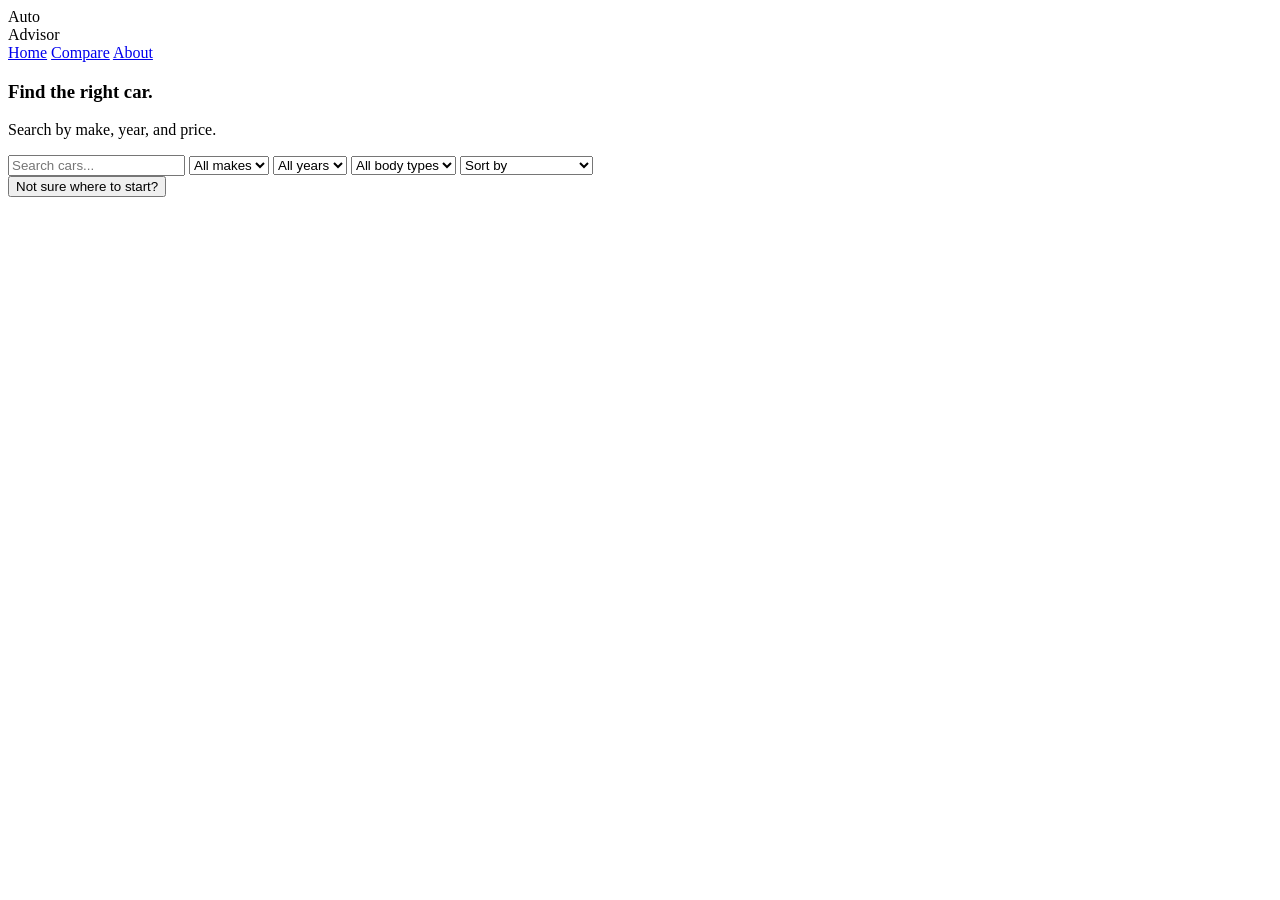
==== index.html @ c4c65c0c "Rename Car-Advosor-Site/index.html to index.html" ====
<!doctype html>
<html lang="en">
<head>
  <meta charset="UTF-8" />
  <meta name="viewport" content="width=device-width, initial-scale=1.0" />
  <title>AutoAdvisor</title>
  <link rel="stylesheet" href="style.css" />
</head>

<body>

  <!-- HEADER -->
  <header class="header">
    <div class="container header-row">

      <div class="brand stacked">
        <div class="top">Auto</div>
        <div class="bottom">Advisor</div>
      </div>

      <nav class="nav">
        <a href="#" id="navHome" class="active">Home</a>
        <a href="#" id="navCompare">Compare</a>
        <a href="#" id="navAbout">About</a>
      </nav>

    </div>
  </header>

  <!-- MAIN -->
  <main class="container">

    <!-- HOME PAGE -->
    <section id="pageHome">

      <section class="hero">
        <h1>Find the right car.</h1>
        <p>Search by make, year, and price.</p>
      </section>

      <section class="controls">
        <input id="searchInput" placeholder="Search cars..." />
        <select id="makeSelect"><option value="">All makes</option></select>
        <select id="yearSelect"><option value="">All years</option></select>
        <select id="bodySelect"><option value="">All body types</option></select>
        <select id="sortSelect">
          <option value="">Sort by</option>
          <option value="priceAsc">Price: Low → High</option>
          <option value="priceDesc">Price: High → Low</option>
        </select>
      </section>

      <!-- STARTER -->
      <section class="starter">
        <button id="starterBtn" class="btn secondary">
          Not sure where to start?
        </button>

        <div id="starterModal" class="modal" hidden>
          <div class="modalCard">

            <div class="modalHeader">
              <h2>Quick Car Finder</h2>
              <button id="starterClose" class="btn secondary">Close</button>
            </div>

            <div class="modalBody">

              <label class="q">
                <div class="label">Budget</div>
                <select id="qBudget">
                  <option value="">Select…</option>
                  <option value="low">Under $18,000</option>
                  <option value="mid">$18,000–$23,000</option>
                  <option value="high">$23,000+</option>
                </select>
              </label>

              <label class="q">
                <div class="label">Primary use</div>
                <select id="qUse">
                  <option value="">Select…</option>
                  <option value="commute">Daily commuting</option>
                  <option value="family">Family / space</option>
                  <option value="outdoors">Outdoors / light off-road</option>
                  <option value="work">Work / hauling</option>
                </select>
              </label>

              <label class="q">
                <div class="label">Top priority</div>
                <select id="qPriority">
                  <option value="">Select…</option>
                  <option value="mpg">Fuel economy</option>
                  <option value="reliability">Reliability</option>
                  <option value="cheap">Lowest price</option>
                  <option value="space">More space</option>
                </select>
              </label>

              <button id="starterRun" class="btn">
                Show me options
              </button>

              <div id="starterResults" class="starterResults"></div>

            </div>
          </div>
        </div>
      </section>

      <!-- RESULTS -->
      <div id="status"></div>
      <div id="cards" class="grid"></div>

<!-- Car Details Modal -->
<div id="carModal" class="modal" hidden>
  <div class="modalCard">
    <div class="modalHeader">
      <h2 id="carModalTitle">Car Details</h2>
      <button id="carModalClose" class="btn secondary">Close</button>
    </div>

    <div class="modalBody">
<img id="carModalImg" class="modal-img" />

      <div class="card" id="carModalFacts"></div>

      <div class="card">
        <strong>Ratings</strong>
        <div id="carModalRatings" style="margin-top:10px; display:grid; gap:8px;"></div>
      </div>
    </div>
  </div>
</div>


    </section>

    <!-- COMPARE PAGE -->
<section id="pageCompare" hidden>
  <section class="hero">
    <h1>Compare cars</h1>
    <p>Select two cars to compare side-by-side.</p>
  </section>

  <section class="controls">
    <select id="compareA">
      <option value="">Select Car A</option>
    </select>

    <select id="compareB">
      <option value="">Select Car B</option>
    </select>
  </section>

  <div id="compareGrid" class="compare-grid"></div>
</section>


    <!-- ABOUT PAGE -->
    <section id="pageAbout" hidden>
      <section class="hero">
        <h1>About AutoAdvisor</h1>
        <p>
          AutoAdvisor is a student-built web app that helps users narrow down car choices using filters and a guided survey.
        </p>
      </section>

      <div class="card">
        <strong>Purpose</strong>
        <p style="opacity:.85; margin-top:8px;">
          This project demonstrates front-end development fundamentals including data-driven UI, filtering, sorting, and user-centered design.
        </p>
      </div>
    </section>

  </main>

  <script src="app.js"></script>
</body>
</html>
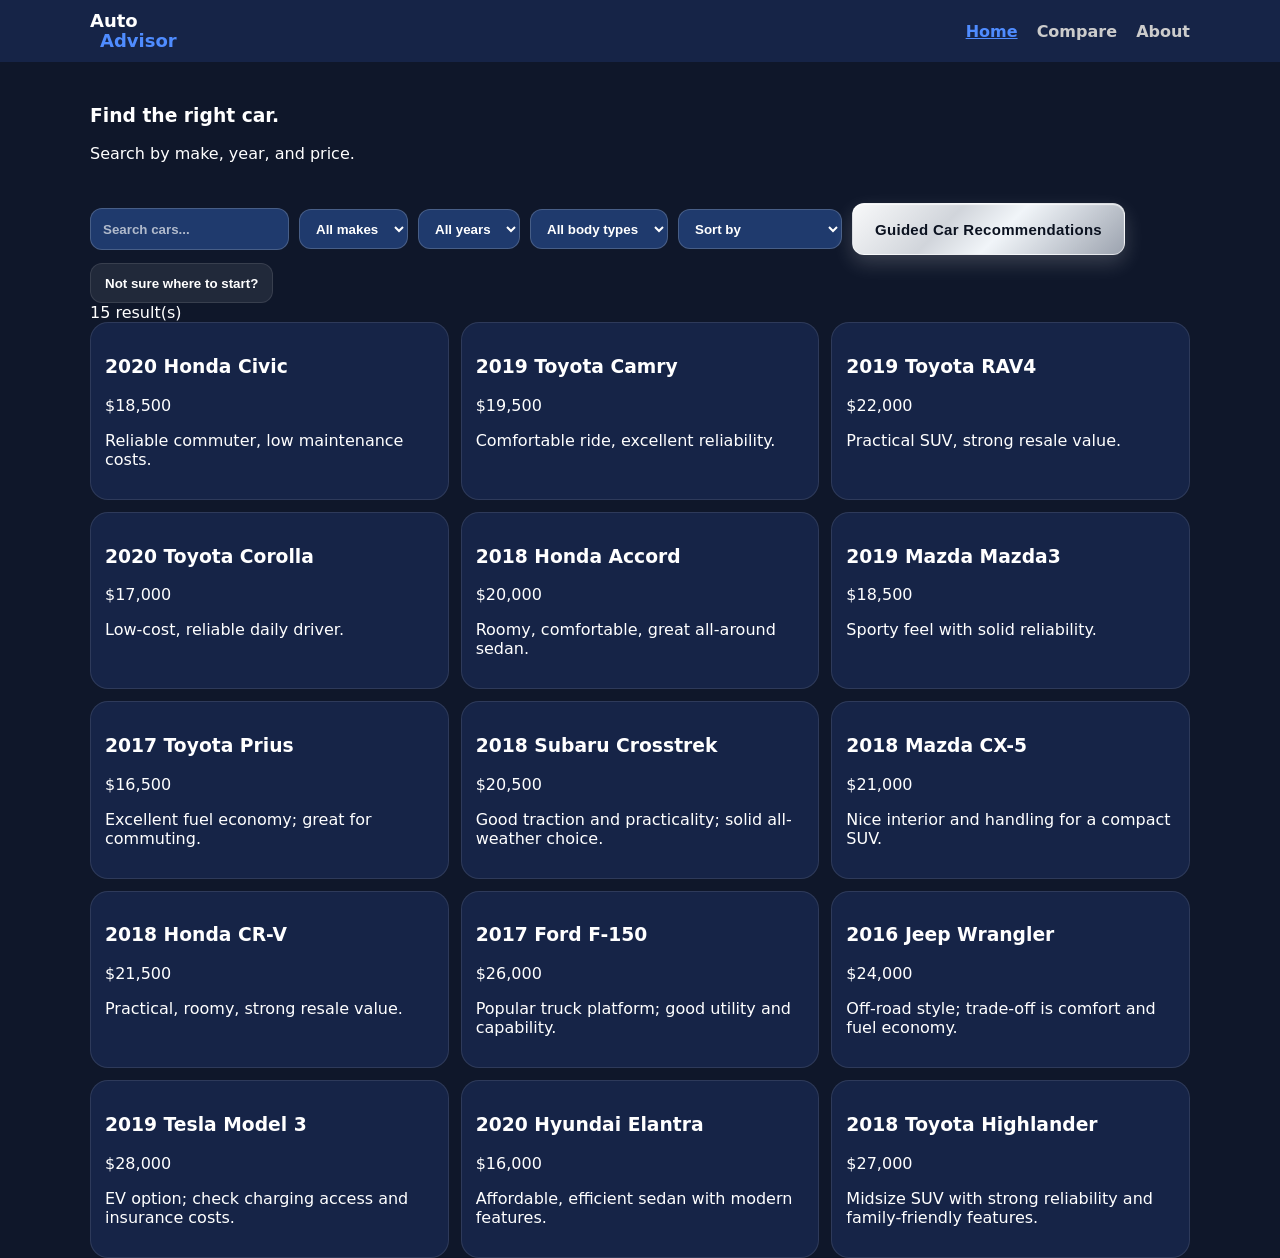
==== commit 47f4dc80: "Add primary CTA button for guided recommendations" ====
--- a/index.html
+++ b/index.html
@@ -39,16 +39,22 @@
       </section>
 
       <section class="controls">
-        <input id="searchInput" placeholder="Search cars..." />
-        <select id="makeSelect"><option value="">All makes</option></select>
-        <select id="yearSelect"><option value="">All years</option></select>
-        <select id="bodySelect"><option value="">All body types</option></select>
-        <select id="sortSelect">
-          <option value="">Sort by</option>
-          <option value="priceAsc">Price: Low → High</option>
-          <option value="priceDesc">Price: High → Low</option>
-        </select>
-      </section>
+  <input id="searchInput" placeholder="Search cars..." />
+  <select id="makeSelect"><option value="">All makes</option></select>
+  <select id="yearSelect"><option value="">All years</option></select>
+  <select id="bodySelect"><option value="">All body types</option></select>
+  <select id="sortSelect">
+    <option value="">Sort by</option>
+    <option value="priceAsc">Price: Low → High</option>
+    <option value="priceDesc">Price: High → Low</option>
+  </select>
+
+  <!-- CTA BUTTON -->
+  <button id="starterBtn" class="btn starter-cta">
+    Guided Car Recommendations
+  </button>
+</section>
+
 
       <!-- STARTER -->
       <section class="starter">
--- a/style.css
+++ b/style.css
@@ -0,0 +1,280 @@
+:root {
+  --bg: #0f172a;
+  --card: #162447;
+  --card2: #162447;
+  --control: #1f3a6d;
+
+  --text: #ffffff;
+  --muted: #cccccc;
+  --line: rgba(255,255,255,0.10);
+
+  --radius: 18px;
+  --pad: 14px;
+  --shadow: 0 24px 70px rgba(0,0,0,0.6);
+}
+
+/* ---------- BASE ---------- */
+body {
+  margin: 0;
+  font-family: system-ui, sans-serif;
+  background: var(--bg);
+  color: var(--text);
+}
+
+.container {
+  width: min(1100px, 92%);
+  margin: auto;
+}
+
+/* ---------- HEADER ---------- */
+.header {
+  background: var(--card);
+  padding: 12px 0;
+}
+
+.header-row {
+  display: flex;
+  justify-content: space-between;
+  align-items: center;
+}
+
+.nav a {
+  margin-left: 14px;
+  color: var(--muted);
+  text-decoration: none;
+  font-weight: 600;
+}
+
+.nav a.active {
+  color: #4f8cff;
+  text-decoration: underline;
+}
+
+/* ---------- BRAND ---------- */
+.brand.stacked {
+  display: flex;
+  flex-direction: column;
+  line-height: 1;
+  font-weight: 800;
+}
+
+.brand.stacked .top {
+  font-size: 18px;
+}
+
+.brand.stacked .bottom {
+  font-size: 18px;
+  color: #4f8cff;
+  margin-left: 10px;
+  margin-top: 2px;
+}
+
+/* ---------- HERO ---------- */
+.hero {
+  padding: 24px 0;
+}
+
+.controls {
+  display: flex;
+  gap: 10px;
+  flex-wrap: wrap;
+  align-items: center;
+}
+
+
+.controls input,
+.controls select {
+  height: 40px;
+  padding: 0 12px;
+  border-radius: 12px;
+  border: 1px solid rgba(255,255,255,0.18);
+  background: var(--control);
+  color: var(--text);
+  font-weight: 600;
+}
+
+.controls input::placeholder {
+  color: rgba(255,255,255,0.65);
+}
+
+.controls input:hover,
+.controls select:hover {
+  border-color: rgba(255,255,255,0.35);
+}
+
+.controls input:focus,
+.controls select:focus {
+  outline: none;
+  border-color: #4f8cff;
+  box-shadow: 0 0 0 2px rgba(79,140,255,0.25);
+}
+
+/* ---------- GRID ---------- */
+.grid {
+  display: grid;
+  grid-template-columns: repeat(3, 1fr);
+  gap: 12px;
+}
+
+/* ---------- CARD ---------- */
+.card {
+  background: var(--card);
+  padding: var(--pad);
+  border-radius: var(--radius);
+  border: 1px solid var(--line);
+}
+
+/* ---------- STARTER ---------- */
+.starter {
+  margin-top: 8px;
+}
+
+.btn {
+  height: 40px;
+  padding: 0 14px;
+  border-radius: 12px;
+  border: 1px solid var(--line);
+  background: rgba(255,255,255,0.08);
+  color: var(--text);
+  font-weight: 600;
+  cursor: pointer;
+}
+
+/* ---------- STARTER CTA (PRIMARY ACTION) ---------- */
+.starter-cta {
+  height: 52px;
+  padding: 0 22px;
+  font-size: 15px;
+  font-weight: 700;
+  letter-spacing: 0.3px;
+
+  color: #0b1220;
+  background: linear-gradient(
+    135deg,
+    #f8f9fa 0%,
+    #d1d5db 35%,
+    #f1f5f9 55%,
+    #9ca3af 100%
+  );
+
+  border: 1px solid rgba(255,255,255,0.55);
+  box-shadow:
+    inset 0 1px 1px rgba(255,255,255,0.7),
+    0 8px 20px rgba(255,255,255,0.18);
+
+  cursor: pointer;
+  transition: transform 0.15s ease, box-shadow 0.15s ease;
+}
+
+.starter-cta:hover {
+  transform: translateY(-1px);
+  box-shadow:
+    inset 0 1px 1px rgba(255,255,255,0.85),
+    0 12px 28px rgba(255,255,255,0.28);
+}
+
+.starter-cta:active {
+  transform: translateY(0);
+}
+
+
+.btn:hover {
+  background: rgba(255,255,255,0.14);
+}
+
+/* ---------- MODAL ---------- */
+.modal {
+  position: fixed;
+  inset: 0;
+  background: rgba(0,0,0,0.6);
+  display: grid;
+  place-items: center;
+  padding: 16px;
+  z-index: 50;
+}
+
+.modal[hidden] {
+  display: none;
+}
+
+.modalCard {
+  width: min(720px, 94vw);
+  max-height: 85vh;
+  overflow-y: auto;
+  background: var(--card2);
+  border-radius: var(--radius);
+  border: 1px solid var(--line);
+  padding: var(--pad);
+  box-shadow: var(--shadow);
+}
+
+.modalHeader {
+  display: flex;
+  justify-content: space-between;
+  align-items: center;
+  position: sticky;
+  top: 0;
+  background: var(--card2);
+  padding-bottom: 10px;
+  border-bottom: 1px solid rgba(255,255,255,0.08);
+}
+
+.modalBody {
+  display: grid;
+  gap: 12px;
+  padding-top: 12px;
+}
+
+
+/* ---------- RATINGS ---------- */
+.rating-row {
+  display: flex;
+  justify-content: space-between;
+  align-items: center;
+}
+
+.rating-stars {
+  display: flex;
+  gap: 4px;
+  font-size: 18px;
+}
+
+.star {
+  color: rgba(255,255,255,0.25);
+}
+
+.star.filled {
+  color: #facc15;
+}
+
+/* ---------- COMPARE ---------- */
+.compare-grid {
+  display: grid;
+  grid-template-columns: 1fr 1fr;
+  gap: 12px;
+}
+
+/* ===== STANDARD IMAGE FORMAT ===== */
+.modal-img,
+.compare-img {
+  width: 100%;
+  max-height: 360px;        /* caps size without forcing crop */
+  height: auto;             /* lets image keep its ratio */
+  object-fit: contain;      /* THIS is the key */
+  object-position: center;
+  border-radius: 12px;
+  border: 1px solid var(--line);
+  background: #0b1220;      /* subtle backdrop */
+}
+
+
+/* ---------- RESPONSIVE ---------- */
+@media (max-width: 850px) {
+  .grid {
+    grid-template-columns: 1fr;
+  }
+
+  .compare-grid {
+    grid-template-columns: 1fr;
+  }
+}
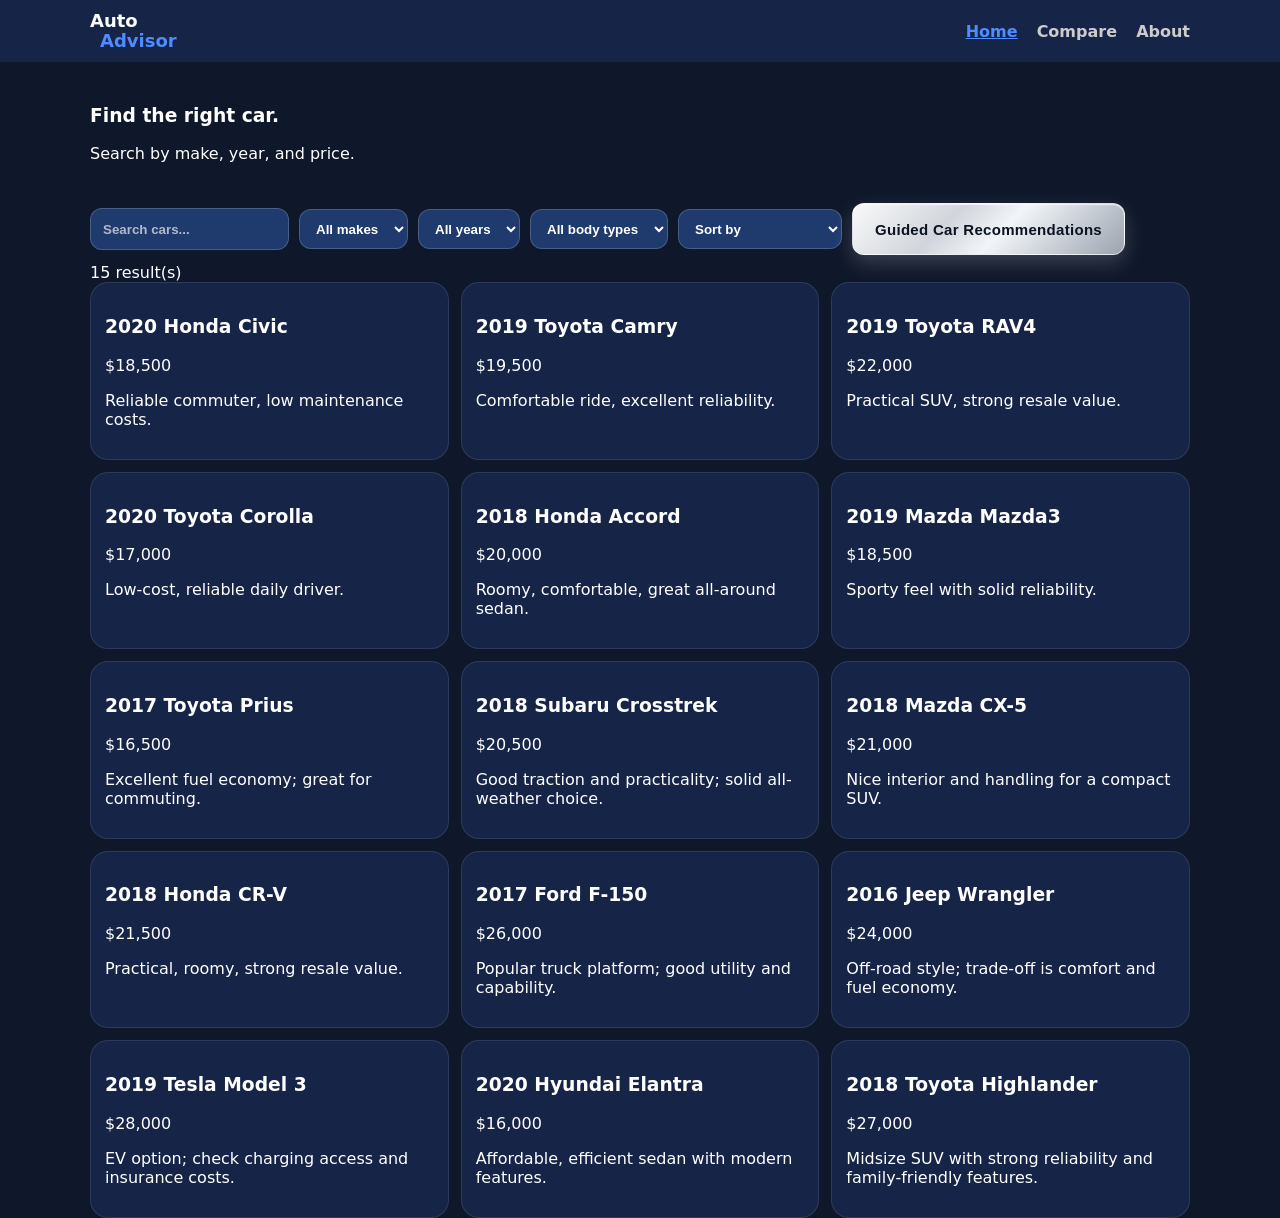
==== commit 97d21456: "Remove duplicate starter button" ====
--- a/index.html
+++ b/index.html
@@ -58,10 +58,6 @@
 
       <!-- STARTER -->
       <section class="starter">
-        <button id="starterBtn" class="btn secondary">
-          Not sure where to start?
-        </button>
-
         <div id="starterModal" class="modal" hidden>
           <div class="modalCard">
 
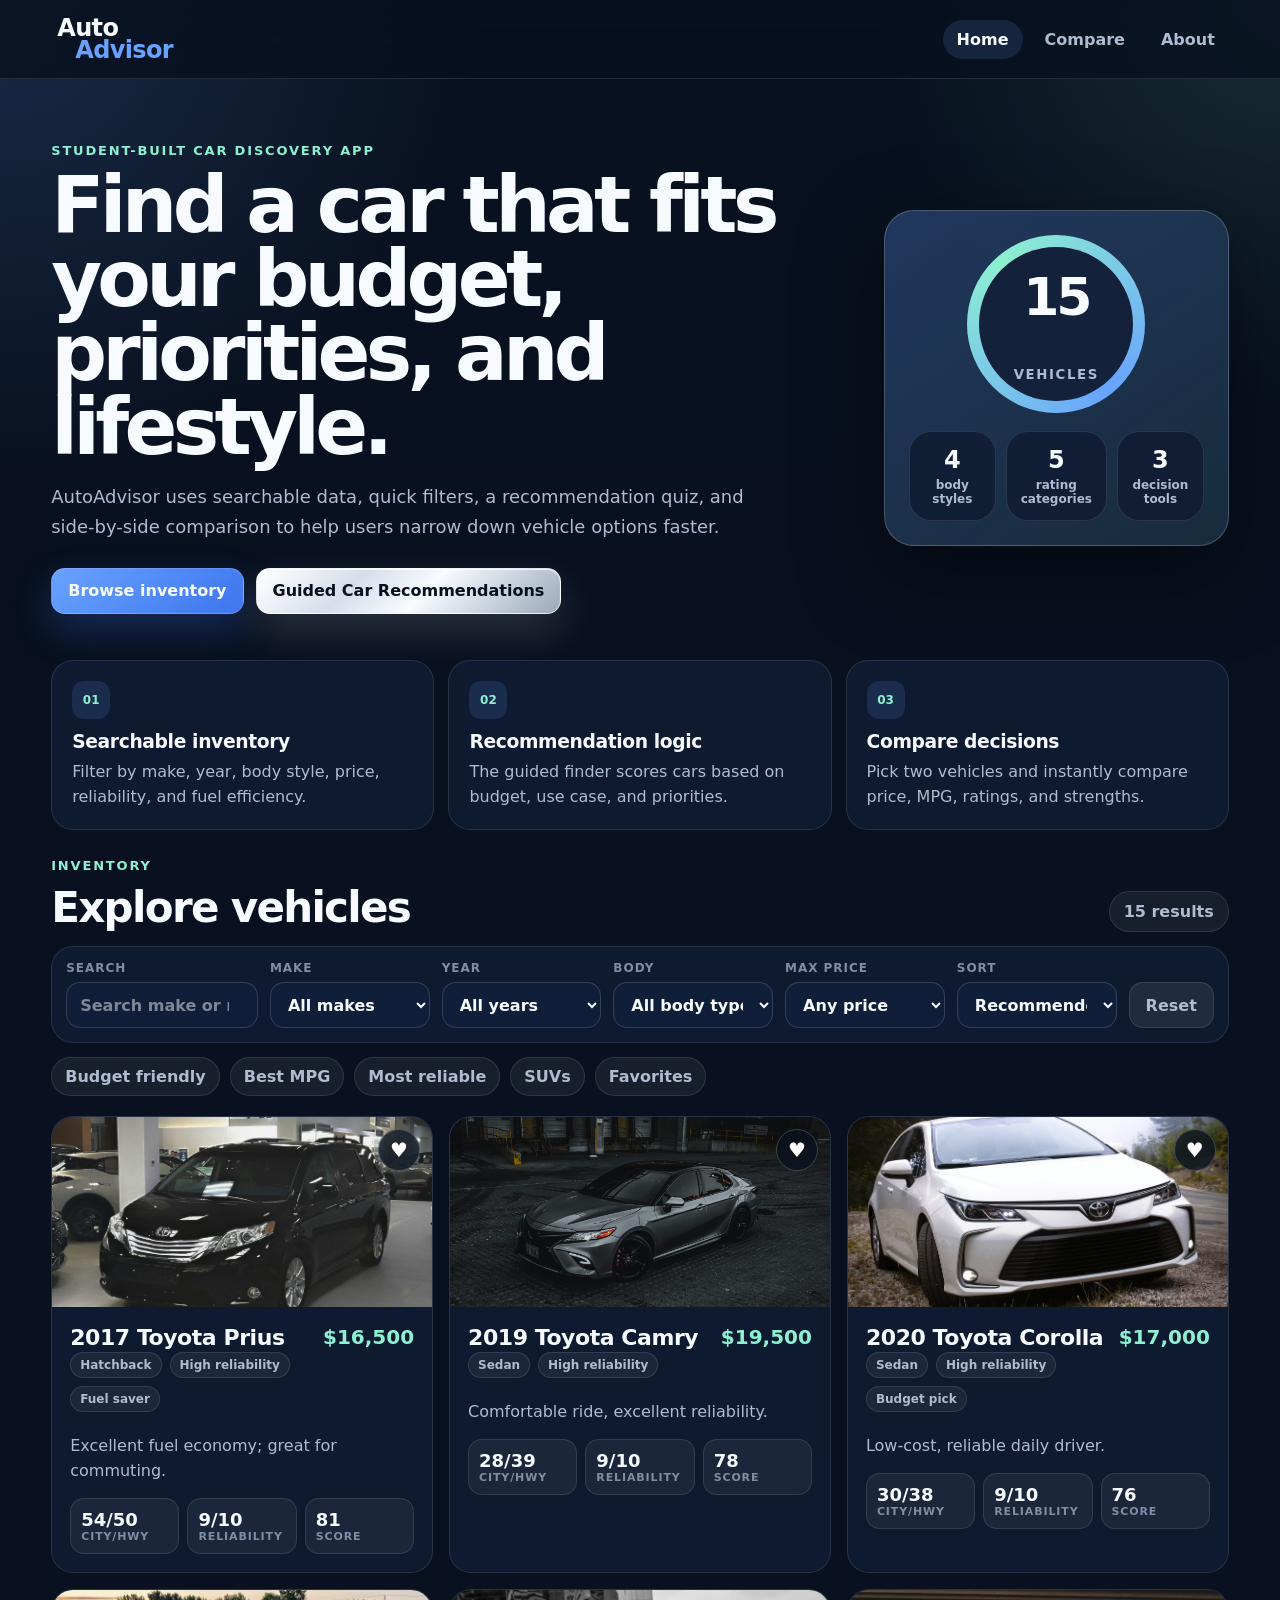
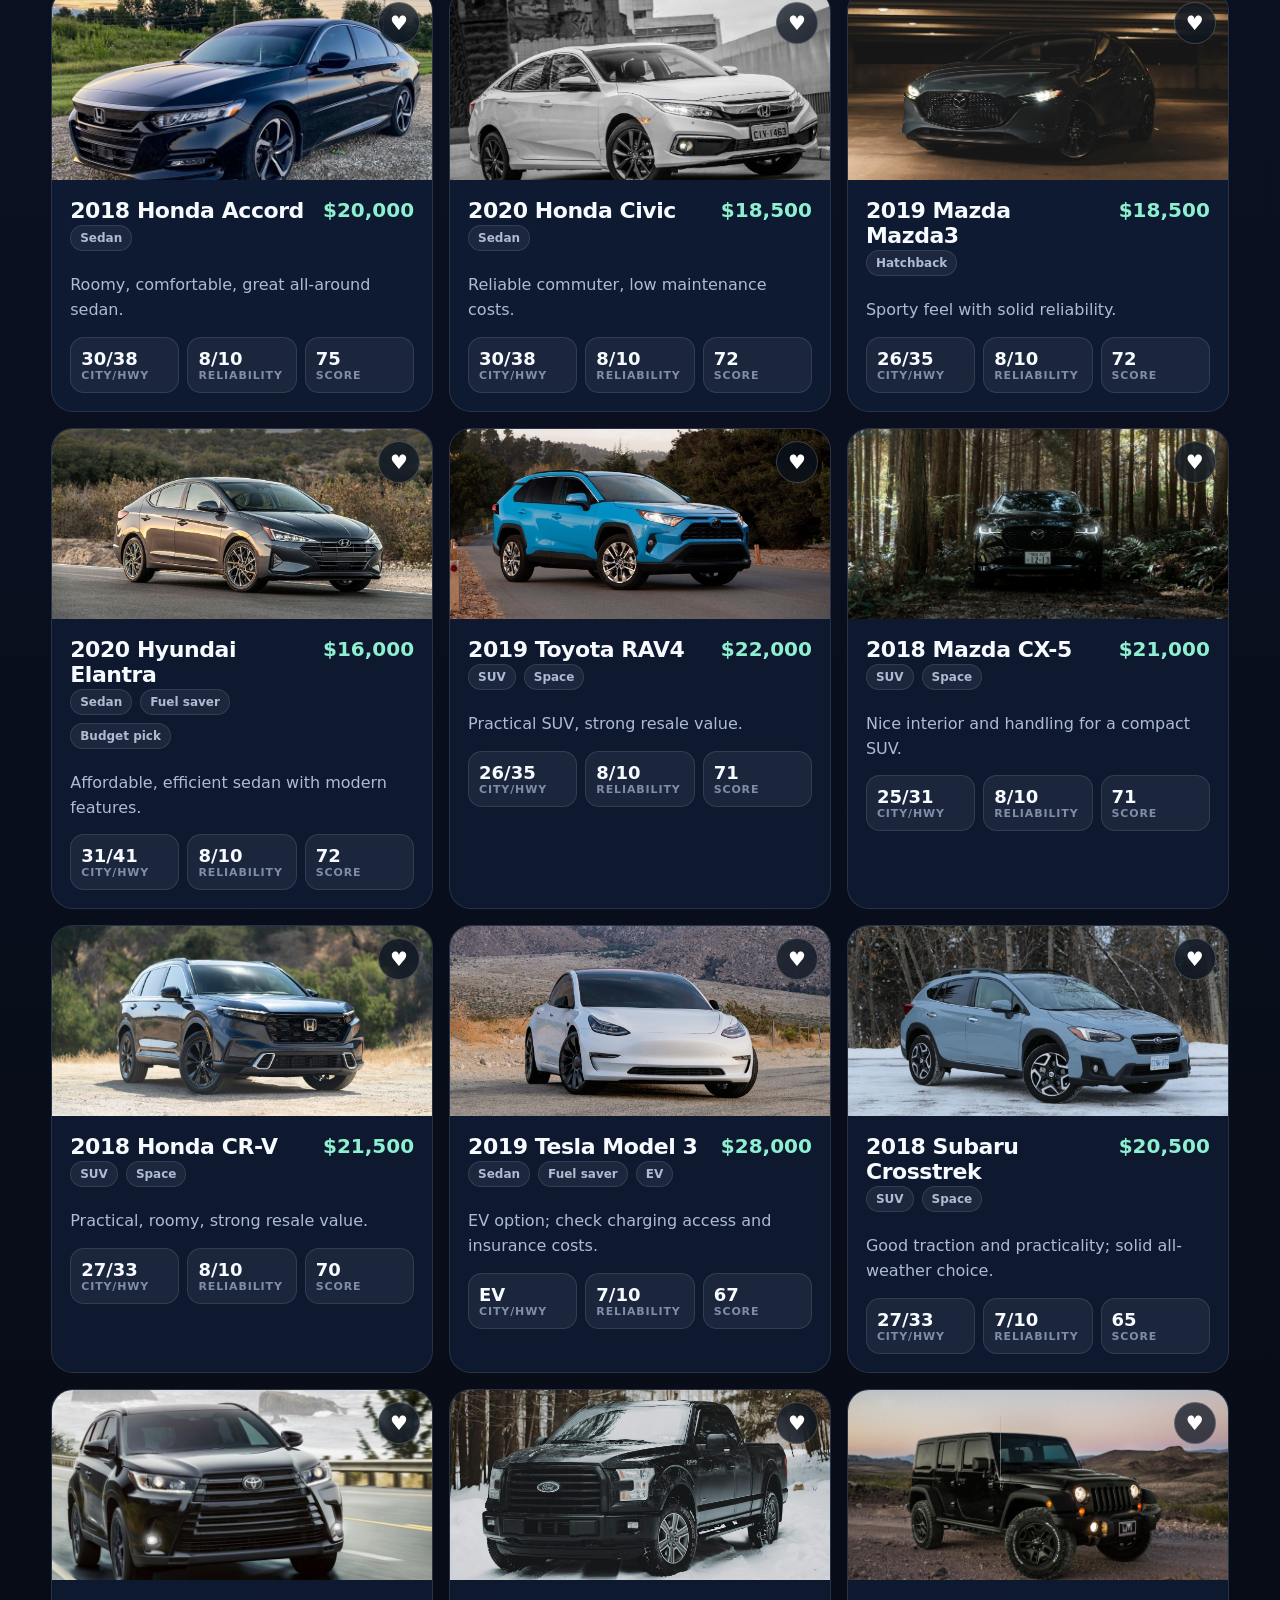
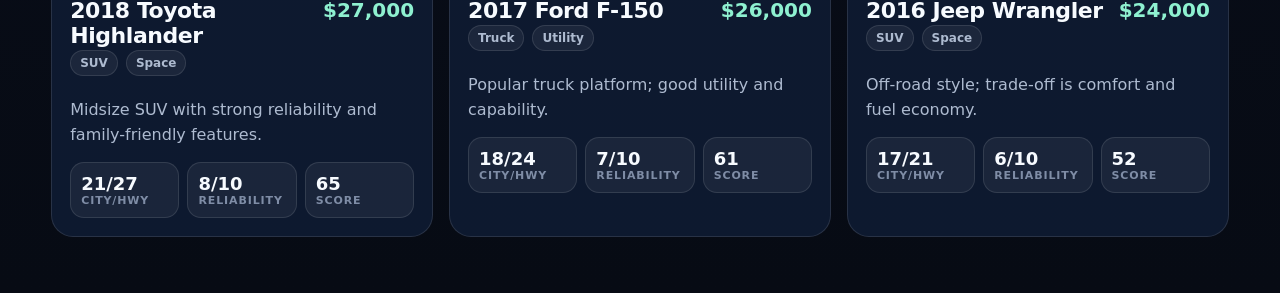
==== commit 9f615a25: "Add files via upload" ====
--- a/index.html
+++ b/index.html
@@ -3,180 +3,277 @@
 <head>
   <meta charset="UTF-8" />
   <meta name="viewport" content="width=device-width, initial-scale=1.0" />
-  <title>AutoAdvisor</title>
+  <meta name="description" content="AutoAdvisor is a student-built vehicle recommendation web app with searchable inventory, guided recommendations, favorites, and side-by-side comparison." />
+  <title>AutoAdvisor | Vehicle Recommendation Tool</title>
   <link rel="stylesheet" href="style.css" />
 </head>
 
 <body>
-
-  <!-- HEADER -->
   <header class="header">
     <div class="container header-row">
-
-      <div class="brand stacked">
-        <div class="top">Auto</div>
-        <div class="bottom">Advisor</div>
-      </div>
-
-      <nav class="nav">
-        <a href="#" id="navHome" class="active">Home</a>
-        <a href="#" id="navCompare">Compare</a>
-        <a href="#" id="navAbout">About</a>
+      <button class="brand stacked" id="brandHome" aria-label="Go to home page">
+        <span class="top">Auto</span>
+        <span class="bottom">Advisor</span>
+      </button>
+
+      <nav class="nav" aria-label="Primary navigation">
+        <a href="#home" id="navHome" class="active">Home</a>
+        <a href="#compare" id="navCompare">Compare</a>
+        <a href="#about" id="navAbout">About</a>
       </nav>
-
     </div>
   </header>
 
-  <!-- MAIN -->
-  <main class="container">
-
-    <!-- HOME PAGE -->
-    <section id="pageHome">
-
-      <section class="hero">
-        <h1>Find the right car.</h1>
-        <p>Search by make, year, and price.</p>
-      </section>
-
-      <section class="controls">
-  <input id="searchInput" placeholder="Search cars..." />
-  <select id="makeSelect"><option value="">All makes</option></select>
-  <select id="yearSelect"><option value="">All years</option></select>
-  <select id="bodySelect"><option value="">All body types</option></select>
-  <select id="sortSelect">
-    <option value="">Sort by</option>
-    <option value="priceAsc">Price: Low → High</option>
-    <option value="priceDesc">Price: High → Low</option>
-  </select>
-
-  <!-- CTA BUTTON -->
-  <button id="starterBtn" class="btn starter-cta">
-    Guided Car Recommendations
-  </button>
-</section>
-
-
-      <!-- STARTER -->
+  <main>
+    <section id="pageHome" class="page">
+      <section class="hero container">
+        <div class="hero-copy">
+          <p class="eyebrow">Student-built car discovery app</p>
+          <h1>Find a car that fits your budget, priorities, and lifestyle.</h1>
+          <p class="hero-subtitle">
+            AutoAdvisor uses searchable data, quick filters, a recommendation quiz, and side-by-side comparison to help users narrow down vehicle options faster.
+          </p>
+
+          <div class="hero-actions">
+            <button class="btn primary" id="browseBtn">Browse inventory</button>
+            <button class="btn starter-cta" id="starterBtn">Guided Car Recommendations</button>
+          </div>
+        </div>
+
+        <aside class="hero-panel" aria-label="Project highlights">
+          <div class="score-ring">
+            <span id="inventoryCount">15</span>
+            <small>vehicles</small>
+          </div>
+          <div class="hero-metrics">
+            <div><strong>4</strong><span>body styles</span></div>
+            <div><strong>5</strong><span>rating categories</span></div>
+            <div><strong>3</strong><span>decision tools</span></div>
+          </div>
+        </aside>
+      </section>
+
+      <section class="container feature-strip" aria-label="Application features">
+        <article>
+          <span class="feature-icon">01</span>
+          <h3>Searchable inventory</h3>
+          <p>Filter by make, year, body style, price, reliability, and fuel efficiency.</p>
+        </article>
+        <article>
+          <span class="feature-icon">02</span>
+          <h3>Recommendation logic</h3>
+          <p>The guided finder scores cars based on budget, use case, and priorities.</p>
+        </article>
+        <article>
+          <span class="feature-icon">03</span>
+          <h3>Compare decisions</h3>
+          <p>Pick two vehicles and instantly compare price, MPG, ratings, and strengths.</p>
+        </article>
+      </section>
+
+      <section class="container inventory-shell" id="inventorySection">
+        <div class="section-heading">
+          <div>
+            <p class="eyebrow">Inventory</p>
+            <h2>Explore vehicles</h2>
+          </div>
+          <div id="status" class="status" aria-live="polite"></div>
+        </div>
+
+        <section class="controls" aria-label="Vehicle filters">
+          <label>
+            <span>Search</span>
+            <input id="searchInput" type="search" placeholder="Search make or model" autocomplete="off" />
+          </label>
+
+          <label>
+            <span>Make</span>
+            <select id="makeSelect"><option value="">All makes</option></select>
+          </label>
+
+          <label>
+            <span>Year</span>
+            <select id="yearSelect"><option value="">All years</option></select>
+          </label>
+
+          <label>
+            <span>Body</span>
+            <select id="bodySelect"><option value="">All body types</option></select>
+          </label>
+
+          <label>
+            <span>Max price</span>
+            <select id="priceSelect">
+              <option value="">Any price</option>
+              <option value="18000">Under $18,000</option>
+              <option value="23000">Under $23,000</option>
+              <option value="28000">Under $28,000</option>
+            </select>
+          </label>
+
+          <label>
+            <span>Sort</span>
+            <select id="sortSelect">
+              <option value="recommended">Recommended</option>
+              <option value="priceAsc">Price: Low → High</option>
+              <option value="priceDesc">Price: High → Low</option>
+              <option value="mpgDesc">Best MPG</option>
+              <option value="reliabilityDesc">Best reliability</option>
+              <option value="yearDesc">Newest</option>
+            </select>
+          </label>
+
+          <button class="btn secondary reset-btn" id="resetBtn">Reset</button>
+        </section>
+
+        <div class="quick-filters" aria-label="Quick filters">
+          <button class="chip-btn" data-filter="budget">Budget friendly</button>
+          <button class="chip-btn" data-filter="mpg">Best MPG</button>
+          <button class="chip-btn" data-filter="reliable">Most reliable</button>
+          <button class="chip-btn" data-filter="suv">SUVs</button>
+          <button class="chip-btn" data-filter="favorites">Favorites</button>
+        </div>
+
+        <div id="cards" class="grid"></div>
+        <div id="emptyState" class="empty-state" hidden>
+          <h3>No cars match those filters.</h3>
+          <p>Try clearing one filter or using the guided recommendations tool.</p>
+          <button class="btn primary" id="emptyResetBtn">Clear filters</button>
+        </div>
+      </section>
+
       <section class="starter">
         <div id="starterModal" class="modal" hidden>
-          <div class="modalCard">
-
+          <div class="modalCard quiz-card" role="dialog" aria-modal="true" aria-labelledby="starterTitle">
             <div class="modalHeader">
-              <h2>Quick Car Finder</h2>
-              <button id="starterClose" class="btn secondary">Close</button>
+              <div>
+                <p class="eyebrow">Guided decision tool</p>
+                <h2 id="starterTitle">Quick Car Finder</h2>
+              </div>
+              <button id="starterClose" class="btn icon-btn" aria-label="Close guided recommendations">×</button>
             </div>
 
             <div class="modalBody">
-
-              <label class="q">
-                <div class="label">Budget</div>
-                <select id="qBudget">
-                  <option value="">Select…</option>
-                  <option value="low">Under $18,000</option>
-                  <option value="mid">$18,000–$23,000</option>
-                  <option value="high">$23,000+</option>
-                </select>
-              </label>
-
-              <label class="q">
-                <div class="label">Primary use</div>
-                <select id="qUse">
-                  <option value="">Select…</option>
-                  <option value="commute">Daily commuting</option>
-                  <option value="family">Family / space</option>
-                  <option value="outdoors">Outdoors / light off-road</option>
-                  <option value="work">Work / hauling</option>
-                </select>
-              </label>
-
-              <label class="q">
-                <div class="label">Top priority</div>
-                <select id="qPriority">
-                  <option value="">Select…</option>
-                  <option value="mpg">Fuel economy</option>
-                  <option value="reliability">Reliability</option>
-                  <option value="cheap">Lowest price</option>
-                  <option value="space">More space</option>
-                </select>
-              </label>
-
-              <button id="starterRun" class="btn">
-                Show me options
-              </button>
-
+              <div class="quiz-grid">
+                <label class="q">
+                  <span class="label">Budget</span>
+                  <select id="qBudget">
+                    <option value="">Select…</option>
+                    <option value="low">Under $18,000</option>
+                    <option value="mid">$18,000–$23,000</option>
+                    <option value="high">$23,000+</option>
+                  </select>
+                </label>
+
+                <label class="q">
+                  <span class="label">Primary use</span>
+                  <select id="qUse">
+                    <option value="">Select…</option>
+                    <option value="commute">Daily commuting</option>
+                    <option value="family">Family / space</option>
+                    <option value="outdoors">Outdoors / light off-road</option>
+                    <option value="work">Work / hauling</option>
+                  </select>
+                </label>
+
+                <label class="q">
+                  <span class="label">Top priority</span>
+                  <select id="qPriority">
+                    <option value="">Select…</option>
+                    <option value="mpg">Fuel economy</option>
+                    <option value="reliability">Reliability</option>
+                    <option value="cheap">Lowest price</option>
+                    <option value="space">More space</option>
+                  </select>
+                </label>
+              </div>
+
+              <button id="starterRun" class="btn primary full-width">Show me options</button>
               <div id="starterResults" class="starterResults"></div>
-
-            </div>
-          </div>
-        </div>
-      </section>
-
-      <!-- RESULTS -->
-      <div id="status"></div>
-      <div id="cards" class="grid"></div>
-
-<!-- Car Details Modal -->
-<div id="carModal" class="modal" hidden>
-  <div class="modalCard">
-    <div class="modalHeader">
-      <h2 id="carModalTitle">Car Details</h2>
-      <button id="carModalClose" class="btn secondary">Close</button>
-    </div>
-
-    <div class="modalBody">
-<img id="carModalImg" class="modal-img" />
-
-      <div class="card" id="carModalFacts"></div>
-
-      <div class="card">
-        <strong>Ratings</strong>
-        <div id="carModalRatings" style="margin-top:10px; display:grid; gap:8px;"></div>
-      </div>
-    </div>
-  </div>
-</div>
-
-
-    </section>
-
-    <!-- COMPARE PAGE -->
-<section id="pageCompare" hidden>
-  <section class="hero">
-    <h1>Compare cars</h1>
-    <p>Select two cars to compare side-by-side.</p>
-  </section>
-
-  <section class="controls">
-    <select id="compareA">
-      <option value="">Select Car A</option>
-    </select>
-
-    <select id="compareB">
-      <option value="">Select Car B</option>
-    </select>
-  </section>
-
-  <div id="compareGrid" class="compare-grid"></div>
-</section>
-
-
-    <!-- ABOUT PAGE -->
-    <section id="pageAbout" hidden>
-      <section class="hero">
-        <h1>About AutoAdvisor</h1>
-        <p>
-          AutoAdvisor is a student-built web app that helps users narrow down car choices using filters and a guided survey.
-        </p>
-      </section>
-
-      <div class="card">
-        <strong>Purpose</strong>
-        <p style="opacity:.85; margin-top:8px;">
-          This project demonstrates front-end development fundamentals including data-driven UI, filtering, sorting, and user-centered design.
-        </p>
+            </div>
+          </div>
+        </div>
+      </section>
+
+      <div id="carModal" class="modal" hidden>
+        <div class="modalCard detail-card" role="dialog" aria-modal="true" aria-labelledby="carModalTitle">
+          <div class="modalHeader">
+            <div>
+              <p class="eyebrow">Vehicle details</p>
+              <h2 id="carModalTitle">Car Details</h2>
+            </div>
+            <button id="carModalClose" class="btn icon-btn" aria-label="Close vehicle details">×</button>
+          </div>
+
+          <div class="modalBody detail-layout">
+            <img id="carModalImg" class="modal-img" alt="Selected vehicle" />
+            <div class="detail-content">
+              <div class="card" id="carModalFacts"></div>
+              <div class="card">
+                <strong>Ratings</strong>
+                <div id="carModalRatings" class="ratings-list"></div>
+              </div>
+              <div class="card">
+                <strong>Why this car may fit</strong>
+                <ul id="carModalReasons" class="reason-list"></ul>
+              </div>
+            </div>
+          </div>
+        </div>
       </div>
     </section>
 
+    <section id="pageCompare" class="page container" hidden>
+      <section class="hero compact-hero">
+        <div>
+          <p class="eyebrow">Decision support</p>
+          <h1>Compare cars side-by-side.</h1>
+          <p class="hero-subtitle">Choose two vehicles to compare cost, MPG, reliability, ratings, and the strongest match.</p>
+        </div>
+      </section>
+
+      <section class="controls compare-controls" aria-label="Compare vehicles">
+        <label>
+          <span>Car A</span>
+          <select id="compareA"><option value="">Select Car A</option></select>
+        </label>
+
+        <label>
+          <span>Car B</span>
+          <select id="compareB"><option value="">Select Car B</option></select>
+        </label>
+      </section>
+
+      <div id="compareSummary" class="compare-summary"></div>
+      <div id="compareGrid" class="compare-grid"></div>
+    </section>
+
+    <section id="pageAbout" class="page container" hidden>
+      <section class="hero compact-hero">
+        <div>
+          <p class="eyebrow">About the project</p>
+          <h1>AutoAdvisor turns car-search choices into structured decision logic.</h1>
+          <p class="hero-subtitle">
+            This project was built to demonstrate front-end development, data-driven UI rendering, user-centered design, filtering, sorting, recommendation scoring, and comparison workflows.
+          </p>
+        </div>
+      </section>
+
+      <div class="about-grid">
+        <article class="card about-card">
+          <h3>What it shows</h3>
+          <p>JavaScript state management, JSON-driven rendering, dynamic filters, modals, localStorage favorites, and conditional recommendation logic.</p>
+        </article>
+        <article class="card about-card">
+          <h3>Why it matters</h3>
+          <p>Instead of being a static page, AutoAdvisor helps users make a decision. That makes it easier to explain in applications, interviews, and project portfolios.</p>
+        </article>
+        <article class="card about-card">
+          <h3>Next improvements</h3>
+          <p>Add more vehicle data, real market price ranges, ownership cost estimates, safety ratings, and a clearer source note for vehicle information.</p>
+        </article>
+      </div>
+    </section>
   </main>
 
   <script src="app.js"></script>
--- a/style.css
+++ b/style.css
@@ -1,196 +1,587 @@
 :root {
-  --bg: #0f172a;
-  --card: #162447;
-  --card2: #162447;
-  --control: #1f3a6d;
-
-  --text: #ffffff;
-  --muted: #cccccc;
-  --line: rgba(255,255,255,0.10);
-
-  --radius: 18px;
-  --pad: 14px;
-  --shadow: 0 24px 70px rgba(0,0,0,0.6);
-}
-
-/* ---------- BASE ---------- */
+  --bg: #08111f;
+  --bg-soft: #0d1930;
+  --card: rgba(15, 28, 52, 0.88);
+  --card-strong: #13213b;
+  --control: #101f39;
+  --text: #f7fbff;
+  --muted: #aebbd0;
+  --muted-2: #7f8da6;
+  --line: rgba(255, 255, 255, 0.11);
+  --line-strong: rgba(255, 255, 255, 0.2);
+  --accent: #68a2ff;
+  --accent-2: #8ef0d0;
+  --warning: #facc15;
+  --danger: #fb7185;
+  --radius: 22px;
+  --radius-sm: 14px;
+  --pad: 18px;
+  --shadow: 0 28px 80px rgba(0, 0, 0, 0.5);
+}
+
+* {
+  box-sizing: border-box;
+}
+
+html {
+  scroll-behavior: smooth;
+}
+
 body {
   margin: 0;
-  font-family: system-ui, sans-serif;
-  background: var(--bg);
+  font-family: Inter, ui-sans-serif, system-ui, -apple-system, BlinkMacSystemFont, "Segoe UI", sans-serif;
+  background:
+    radial-gradient(circle at top left, rgba(104, 162, 255, 0.18), transparent 30rem),
+    radial-gradient(circle at top right, rgba(142, 240, 208, 0.12), transparent 25rem),
+    linear-gradient(180deg, #08111f 0%, #0a1020 55%, #070b14 100%);
   color: var(--text);
+  min-height: 100vh;
+}
+
+button,
+input,
+select {
+  font: inherit;
+}
+
+button {
+  border: 0;
+}
+
+img {
+  display: block;
+  max-width: 100%;
 }
 
 .container {
-  width: min(1100px, 92%);
+  width: min(1180px, 92%);
   margin: auto;
 }
 
-/* ---------- HEADER ---------- */
 .header {
-  background: var(--card);
-  padding: 12px 0;
+  position: sticky;
+  top: 0;
+  z-index: 30;
+  backdrop-filter: blur(18px);
+  background: rgba(8, 17, 31, 0.82);
+  border-bottom: 1px solid var(--line);
 }
 
 .header-row {
   display: flex;
   justify-content: space-between;
   align-items: center;
-}
-
-.nav a {
-  margin-left: 14px;
-  color: var(--muted);
-  text-decoration: none;
-  font-weight: 600;
-}
-
-.nav a.active {
-  color: #4f8cff;
-  text-decoration: underline;
-}
-
-/* ---------- BRAND ---------- */
+  min-height: 78px;
+}
+
 .brand.stacked {
   display: flex;
   flex-direction: column;
-  line-height: 1;
+  align-items: flex-start;
+  line-height: 0.92;
+  font-weight: 900;
+  color: var(--text);
+  background: transparent;
+  cursor: pointer;
+  letter-spacing: -0.04em;
+}
+
+.brand.stacked .top {
+  font-size: 24px;
+}
+
+.brand.stacked .bottom {
+  font-size: 24px;
+  margin-left: 18px;
+  color: var(--accent);
+}
+
+.nav {
+  display: flex;
+  gap: 8px;
+  align-items: center;
+}
+
+.nav a {
+  color: var(--muted);
+  text-decoration: none;
+  font-weight: 700;
+  padding: 10px 14px;
+  border-radius: 999px;
+  transition: background 0.2s ease, color 0.2s ease;
+}
+
+.nav a:hover,
+.nav a.active {
+  background: rgba(104, 162, 255, 0.14);
+  color: var(--text);
+}
+
+.page {
+  padding-bottom: 56px;
+}
+
+.hero {
+  display: grid;
+  grid-template-columns: minmax(0, 1.4fr) minmax(310px, 0.6fr);
+  gap: 28px;
+  align-items: center;
+  padding: 64px 0 30px;
+}
+
+.compact-hero {
+  grid-template-columns: 1fr;
+  padding-bottom: 14px;
+}
+
+.eyebrow {
+  color: var(--accent-2);
+  font-size: 13px;
   font-weight: 800;
-}
-
-.brand.stacked .top {
+  letter-spacing: 0.14em;
+  text-transform: uppercase;
+  margin: 0 0 10px;
+}
+
+h1,
+h2,
+h3,
+p {
+  margin-top: 0;
+}
+
+h1 {
+  font-size: clamp(42px, 7vw, 78px);
+  line-height: 0.95;
+  letter-spacing: -0.06em;
+  margin-bottom: 18px;
+}
+
+h2 {
+  font-size: clamp(28px, 4vw, 42px);
+  letter-spacing: -0.04em;
+  margin-bottom: 0;
+}
+
+h3 {
+  margin-bottom: 8px;
+  letter-spacing: -0.02em;
+}
+
+.hero-subtitle {
+  max-width: 710px;
+  color: var(--muted);
   font-size: 18px;
-}
-
-.brand.stacked .bottom {
-  font-size: 18px;
-  color: #4f8cff;
-  margin-left: 10px;
-  margin-top: 2px;
-}
-
-/* ---------- HERO ---------- */
-.hero {
-  padding: 24px 0;
-}
-
-.controls {
+  line-height: 1.65;
+  margin-bottom: 26px;
+}
+
+.hero-actions {
   display: flex;
-  gap: 10px;
+  gap: 12px;
   flex-wrap: wrap;
   align-items: center;
 }
 
+.hero-panel {
+  background:
+    linear-gradient(145deg, rgba(104, 162, 255, 0.22), rgba(142, 240, 208, 0.08)),
+    rgba(15, 28, 52, 0.86);
+  border: 1px solid var(--line-strong);
+  border-radius: calc(var(--radius) + 8px);
+  padding: 24px;
+  min-height: 330px;
+  box-shadow: var(--shadow);
+  display: grid;
+  align-content: center;
+  gap: 18px;
+}
+
+.score-ring {
+  width: 178px;
+  height: 178px;
+  margin: auto;
+  border-radius: 50%;
+  background:
+    linear-gradient(var(--card-strong), var(--card-strong)) padding-box,
+    conic-gradient(from 140deg, var(--accent), var(--accent-2), var(--accent)) border-box;
+  border: 12px solid transparent;
+  display: grid;
+  place-items: center;
+  text-align: center;
+}
+
+.score-ring span {
+  display: block;
+  font-size: 52px;
+  font-weight: 900;
+  letter-spacing: -0.06em;
+}
+
+.score-ring small {
+  color: var(--muted);
+  font-weight: 800;
+  text-transform: uppercase;
+  letter-spacing: 0.12em;
+}
+
+.hero-metrics {
+  display: grid;
+  grid-template-columns: repeat(3, 1fr);
+  gap: 10px;
+}
+
+.hero-metrics div,
+.feature-strip article,
+.card,
+.controls,
+.compare-summary,
+.empty-state {
+  background: var(--card);
+  border: 1px solid var(--line);
+  border-radius: var(--radius);
+}
+
+.hero-metrics div {
+  padding: 14px;
+  text-align: center;
+}
+
+.hero-metrics strong {
+  display: block;
+  font-size: 24px;
+}
+
+.hero-metrics span {
+  display: block;
+  color: var(--muted);
+  font-size: 12px;
+  font-weight: 700;
+  margin-top: 4px;
+}
+
+.feature-strip {
+  display: grid;
+  grid-template-columns: repeat(3, 1fr);
+  gap: 14px;
+  margin: 16px auto 28px;
+}
+
+.feature-strip article {
+  padding: 20px;
+}
+
+.feature-strip p,
+.about-card p {
+  color: var(--muted);
+  line-height: 1.55;
+  margin-bottom: 0;
+}
+
+.feature-icon {
+  display: inline-grid;
+  place-items: center;
+  width: 38px;
+  height: 38px;
+  border-radius: 12px;
+  background: rgba(104, 162, 255, 0.14);
+  color: var(--accent-2);
+  font-size: 12px;
+  font-weight: 900;
+  margin-bottom: 12px;
+}
+
+.inventory-shell {
+  margin-top: 20px;
+}
+
+.section-heading {
+  display: flex;
+  justify-content: space-between;
+  align-items: end;
+  gap: 16px;
+  margin-bottom: 14px;
+}
+
+.status {
+  color: var(--muted);
+  font-weight: 800;
+  padding: 10px 14px;
+  border-radius: 999px;
+  background: rgba(255, 255, 255, 0.06);
+  border: 1px solid var(--line);
+}
+
+.controls {
+  display: grid;
+  grid-template-columns: 1.2fr repeat(5, minmax(120px, 1fr)) auto;
+  gap: 12px;
+  padding: 14px;
+  align-items: end;
+}
+
+.controls label,
+.q {
+  display: grid;
+  gap: 7px;
+}
+
+.controls span,
+.label {
+  color: var(--muted-2);
+  font-size: 12px;
+  font-weight: 800;
+  text-transform: uppercase;
+  letter-spacing: 0.08em;
+}
 
 .controls input,
-.controls select {
-  height: 40px;
-  padding: 0 12px;
-  border-radius: 12px;
-  border: 1px solid rgba(255,255,255,0.18);
+.controls select,
+.q select {
+  width: 100%;
+  min-height: 46px;
+  padding: 0 13px;
+  border-radius: var(--radius-sm);
+  border: 1px solid rgba(255, 255, 255, 0.14);
   background: var(--control);
   color: var(--text);
-  font-weight: 600;
+  font-weight: 650;
+  outline: none;
+}
+
+.controls input:focus,
+.controls select:focus,
+.q select:focus {
+  border-color: var(--accent);
+  box-shadow: 0 0 0 3px rgba(104, 162, 255, 0.18);
 }
 
 .controls input::placeholder {
-  color: rgba(255,255,255,0.65);
-}
-
-.controls input:hover,
-.controls select:hover {
-  border-color: rgba(255,255,255,0.35);
-}
-
-.controls input:focus,
-.controls select:focus {
-  outline: none;
-  border-color: #4f8cff;
-  box-shadow: 0 0 0 2px rgba(79,140,255,0.25);
-}
-
-/* ---------- GRID ---------- */
+  color: rgba(247, 251, 255, 0.48);
+}
+
+.quick-filters {
+  display: flex;
+  flex-wrap: wrap;
+  gap: 10px;
+  margin: 14px 0 20px;
+}
+
+.chip-btn,
+.badge,
+.card-tag {
+  border-radius: 999px;
+  border: 1px solid var(--line);
+  background: rgba(255, 255, 255, 0.06);
+  color: var(--muted);
+  font-weight: 800;
+}
+
+.chip-btn {
+  cursor: pointer;
+  padding: 9px 13px;
+  transition: transform 0.16s ease, background 0.16s ease, color 0.16s ease;
+}
+
+.chip-btn:hover,
+.chip-btn.active {
+  transform: translateY(-1px);
+  color: var(--text);
+  background: rgba(104, 162, 255, 0.18);
+}
+
+.btn {
+  min-height: 46px;
+  padding: 0 16px;
+  border-radius: var(--radius-sm);
+  border: 1px solid var(--line);
+  background: rgba(255, 255, 255, 0.08);
+  color: var(--text);
+  font-weight: 850;
+  cursor: pointer;
+  display: inline-flex;
+  align-items: center;
+  justify-content: center;
+  gap: 8px;
+  text-decoration: none;
+  transition: transform 0.16s ease, box-shadow 0.16s ease, background 0.16s ease;
+}
+
+.btn:hover {
+  transform: translateY(-1px);
+  background: rgba(255, 255, 255, 0.13);
+}
+
+.btn.primary {
+  background: linear-gradient(135deg, var(--accent), #3d75ee);
+  border-color: rgba(255, 255, 255, 0.18);
+  box-shadow: 0 16px 36px rgba(61, 117, 238, 0.26);
+}
+
+.btn.secondary {
+  color: var(--muted);
+}
+
+.starter-cta {
+  color: #07111e;
+  background: linear-gradient(135deg, #ffffff 0%, #d7deea 32%, #f8fbff 55%, #9aa8ba 100%);
+  border: 1px solid rgba(255, 255, 255, 0.64);
+  box-shadow: inset 0 1px 1px rgba(255, 255, 255, 0.8), 0 18px 42px rgba(255, 255, 255, 0.14);
+}
+
+.reset-btn {
+  white-space: nowrap;
+}
+
 .grid {
   display: grid;
+  grid-template-columns: repeat(3, minmax(0, 1fr));
+  gap: 16px;
+}
+
+.card {
+  padding: var(--pad);
+}
+
+.car-card {
+  padding: 0;
+  overflow: hidden;
+  cursor: pointer;
+  transition: transform 0.18s ease, border-color 0.18s ease, box-shadow 0.18s ease;
+}
+
+.car-card:hover {
+  transform: translateY(-4px);
+  border-color: rgba(104, 162, 255, 0.42);
+  box-shadow: 0 22px 50px rgba(0, 0, 0, 0.32);
+}
+
+.card-img-wrap {
+  position: relative;
+  height: 190px;
+  overflow: hidden;
+  background: #0a1324;
+}
+
+.card-img-wrap img {
+  width: 100%;
+  height: 100%;
+  object-fit: cover;
+}
+
+.favorite-btn {
+  position: absolute;
+  top: 12px;
+  right: 12px;
+  width: 42px;
+  height: 42px;
+  border-radius: 50%;
+  background: rgba(8, 17, 31, 0.72);
+  color: #fff;
+  border: 1px solid var(--line-strong);
+  cursor: pointer;
+  backdrop-filter: blur(10px);
+  font-size: 20px;
+}
+
+.favorite-btn.active {
+  color: var(--danger);
+  background: rgba(251, 113, 133, 0.18);
+}
+
+.card-body {
+  padding: 18px;
+}
+
+.card-topline {
+  display: flex;
+  justify-content: space-between;
+  align-items: start;
+  gap: 12px;
+  margin-bottom: 10px;
+}
+
+.car-title {
+  font-size: 22px;
+  margin-bottom: 2px;
+}
+
+.price {
+  color: var(--accent-2);
+  font-size: 20px;
+  font-weight: 900;
+  white-space: nowrap;
+}
+
+.car-meta,
+.card-note,
+.compare-note {
+  color: var(--muted);
+}
+
+.car-meta {
+  display: flex;
+  flex-wrap: wrap;
+  gap: 8px;
+  margin-bottom: 12px;
+}
+
+.badge,
+.card-tag {
+  padding: 5px 9px;
+  font-size: 12px;
+}
+
+.card-note {
+  line-height: 1.55;
+  margin-bottom: 14px;
+}
+
+.card-stats {
+  display: grid;
   grid-template-columns: repeat(3, 1fr);
-  gap: 12px;
-}
-
-/* ---------- CARD ---------- */
-.card {
-  background: var(--card);
-  padding: var(--pad);
-  border-radius: var(--radius);
+  gap: 8px;
+}
+
+.card-stats div {
+  border-radius: 14px;
+  padding: 10px;
+  background: rgba(255, 255, 255, 0.055);
   border: 1px solid var(--line);
 }
 
-/* ---------- STARTER ---------- */
-.starter {
-  margin-top: 8px;
-}
-
-.btn {
-  height: 40px;
-  padding: 0 14px;
-  border-radius: 12px;
-  border: 1px solid var(--line);
-  background: rgba(255,255,255,0.08);
-  color: var(--text);
-  font-weight: 600;
-  cursor: pointer;
-}
-
-/* ---------- STARTER CTA (PRIMARY ACTION) ---------- */
-.starter-cta {
-  height: 52px;
-  padding: 0 22px;
-  font-size: 15px;
-  font-weight: 700;
-  letter-spacing: 0.3px;
-
-  color: #0b1220;
-  background: linear-gradient(
-    135deg,
-    #f8f9fa 0%,
-    #d1d5db 35%,
-    #f1f5f9 55%,
-    #9ca3af 100%
-  );
-
-  border: 1px solid rgba(255,255,255,0.55);
-  box-shadow:
-    inset 0 1px 1px rgba(255,255,255,0.7),
-    0 8px 20px rgba(255,255,255,0.18);
-
-  cursor: pointer;
-  transition: transform 0.15s ease, box-shadow 0.15s ease;
-}
-
-.starter-cta:hover {
-  transform: translateY(-1px);
-  box-shadow:
-    inset 0 1px 1px rgba(255,255,255,0.85),
-    0 12px 28px rgba(255,255,255,0.28);
-}
-
-.starter-cta:active {
-  transform: translateY(0);
-}
-
-
-.btn:hover {
-  background: rgba(255,255,255,0.14);
-}
-
-/* ---------- MODAL ---------- */
+.card-stats strong {
+  display: block;
+  font-size: 18px;
+}
+
+.card-stats span {
+  display: block;
+  color: var(--muted-2);
+  font-size: 11px;
+  font-weight: 800;
+  text-transform: uppercase;
+  letter-spacing: 0.08em;
+}
+
+.empty-state {
+  text-align: center;
+  padding: 36px;
+}
+
+.empty-state p {
+  color: var(--muted);
+}
+
 .modal {
   position: fixed;
   inset: 0;
-  background: rgba(0,0,0,0.6);
+  background: rgba(2, 6, 15, 0.78);
   display: grid;
   place-items: center;
-  padding: 16px;
-  z-index: 50;
+  padding: 18px;
+  z-index: 100;
+  backdrop-filter: blur(10px);
 }
 
 .modal[hidden] {
@@ -198,83 +589,329 @@
 }
 
 .modalCard {
-  width: min(720px, 94vw);
-  max-height: 85vh;
+  width: min(920px, 94vw);
+  max-height: 90vh;
   overflow-y: auto;
-  background: var(--card2);
-  border-radius: var(--radius);
-  border: 1px solid var(--line);
-  padding: var(--pad);
+  background: #101d34;
+  border-radius: calc(var(--radius) + 6px);
+  border: 1px solid var(--line-strong);
+  padding: 22px;
   box-shadow: var(--shadow);
+}
+
+.quiz-card {
+  width: min(760px, 94vw);
 }
 
 .modalHeader {
   display: flex;
   justify-content: space-between;
+  align-items: start;
+  gap: 18px;
+  position: sticky;
+  top: -22px;
+  background: #101d34;
+  padding: 0 0 15px;
+  border-bottom: 1px solid var(--line);
+  z-index: 1;
+}
+
+.modalHeader h2 {
+  margin: 0;
+}
+
+.modalBody {
+  display: grid;
+  gap: 16px;
+  padding-top: 16px;
+}
+
+.icon-btn {
+  width: 46px;
+  padding: 0;
+  font-size: 24px;
+  line-height: 1;
+}
+
+.quiz-grid {
+  display: grid;
+  grid-template-columns: repeat(3, 1fr);
+  gap: 12px;
+}
+
+.full-width {
+  width: 100%;
+}
+
+.starterResults {
+  display: grid;
+  gap: 12px;
+}
+
+.recommend-card {
+  display: grid;
+  grid-template-columns: 92px 1fr;
+  gap: 14px;
   align-items: center;
-  position: sticky;
-  top: 0;
-  background: var(--card2);
-  padding-bottom: 10px;
-  border-bottom: 1px solid rgba(255,255,255,0.08);
-}
-
-.modalBody {
-  display: grid;
-  gap: 12px;
-  padding-top: 12px;
-}
-
-
-/* ---------- RATINGS ---------- */
-.rating-row {
-  display: flex;
-  justify-content: space-between;
-  align-items: center;
-}
-
-.rating-stars {
-  display: flex;
-  gap: 4px;
-  font-size: 18px;
-}
-
-.star {
-  color: rgba(255,255,255,0.25);
-}
-
-.star.filled {
-  color: #facc15;
-}
-
-/* ---------- COMPARE ---------- */
-.compare-grid {
-  display: grid;
+}
+
+.recommend-card img {
+  width: 92px;
+  height: 72px;
+  object-fit: cover;
+  border-radius: 14px;
+  background: #0a1324;
+}
+
+.match-score {
+  color: var(--accent-2);
+  font-weight: 900;
+}
+
+.detail-layout {
   grid-template-columns: 1fr 1fr;
-  gap: 12px;
-}
-
-/* ===== STANDARD IMAGE FORMAT ===== */
+  align-items: start;
+}
+
 .modal-img,
 .compare-img {
   width: 100%;
-  max-height: 360px;        /* caps size without forcing crop */
-  height: auto;             /* lets image keep its ratio */
-  object-fit: contain;      /* THIS is the key */
+  height: 100%;
+  max-height: 460px;
+  object-fit: cover;
   object-position: center;
-  border-radius: 12px;
+  border-radius: var(--radius);
   border: 1px solid var(--line);
-  background: #0b1220;      /* subtle backdrop */
-}
-
-
-/* ---------- RESPONSIVE ---------- */
+  background: #08111f;
+}
+
+.detail-content {
+  display: grid;
+  gap: 14px;
+}
+
+.fact-grid {
+  display: grid;
+  grid-template-columns: repeat(2, 1fr);
+  gap: 10px;
+}
+
+.fact-grid div {
+  padding: 12px;
+  border-radius: 14px;
+  background: rgba(255, 255, 255, 0.055);
+  border: 1px solid var(--line);
+}
+
+.fact-grid strong {
+  display: block;
+  color: var(--muted-2);
+  font-size: 11px;
+  text-transform: uppercase;
+  letter-spacing: 0.08em;
+  margin-bottom: 5px;
+}
+
+.ratings-list {
+  display: grid;
+  gap: 10px;
+  margin-top: 12px;
+}
+
+.rating-row {
+  display: grid;
+  grid-template-columns: 120px 1fr auto;
+  gap: 12px;
+  align-items: center;
+}
+
+.rating-bar {
+  height: 9px;
+  border-radius: 999px;
+  background: rgba(255, 255, 255, 0.08);
+  overflow: hidden;
+}
+
+.rating-bar span {
+  display: block;
+  height: 100%;
+  width: calc(var(--value) * 20%);
+  border-radius: inherit;
+  background: linear-gradient(90deg, var(--accent), var(--accent-2));
+}
+
+.rating-stars {
+  color: var(--warning);
+  letter-spacing: 1px;
+}
+
+.reason-list {
+  color: var(--muted);
+  line-height: 1.55;
+  padding-left: 20px;
+  margin-bottom: 0;
+}
+
+.compare-controls {
+  grid-template-columns: repeat(2, 1fr);
+  margin-bottom: 14px;
+}
+
+.compare-summary {
+  padding: 16px 18px;
+  margin: 12px 0 16px;
+  color: var(--muted);
+  line-height: 1.55;
+}
+
+.compare-summary strong {
+  color: var(--text);
+}
+
+.compare-grid {
+  display: grid;
+  grid-template-columns: repeat(2, 1fr);
+  gap: 16px;
+}
+
+.compare-card {
+  overflow: hidden;
+  padding: 0;
+}
+
+.compare-card .card-body {
+  padding: 18px;
+}
+
+.compare-img {
+  height: 240px;
+  border-radius: 0;
+  border: 0;
+  border-bottom: 1px solid var(--line);
+}
+
+.compare-table {
+  display: grid;
+  gap: 8px;
+  margin-top: 14px;
+}
+
+.compare-table div {
+  display: flex;
+  justify-content: space-between;
+  gap: 12px;
+  padding: 10px 0;
+  border-bottom: 1px solid rgba(255, 255, 255, 0.08);
+}
+
+.compare-table span {
+  color: var(--muted-2);
+  font-weight: 800;
+}
+
+.compare-table strong.win {
+  color: var(--accent-2);
+}
+
+.about-grid {
+  display: grid;
+  grid-template-columns: repeat(3, 1fr);
+  gap: 16px;
+}
+
+@media (max-width: 1080px) {
+  .hero,
+  .detail-layout {
+    grid-template-columns: 1fr;
+  }
+
+  .controls {
+    grid-template-columns: repeat(3, 1fr);
+  }
+
+  .reset-btn {
+    width: 100%;
+  }
+}
+
 @media (max-width: 850px) {
-  .grid {
+  .header-row {
+    min-height: 70px;
+  }
+
+  .nav a {
+    padding: 8px 10px;
+  }
+
+  .hero {
+    padding-top: 40px;
+  }
+
+  .feature-strip,
+  .grid,
+  .compare-grid,
+  .about-grid,
+  .quiz-grid,
+  .compare-controls {
     grid-template-columns: 1fr;
   }
 
-  .compare-grid {
+  .controls {
     grid-template-columns: 1fr;
   }
-}
+
+  .section-heading {
+    align-items: start;
+    flex-direction: column;
+  }
+
+  .hero-metrics,
+  .card-stats,
+  .fact-grid {
+    grid-template-columns: 1fr;
+  }
+
+  h1 {
+    font-size: 44px;
+  }
+}
+
+@media (max-width: 520px) {
+  .container {
+    width: min(94%, 1180px);
+  }
+
+  .brand.stacked .top,
+  .brand.stacked .bottom {
+    font-size: 20px;
+  }
+
+  .nav {
+    gap: 2px;
+  }
+
+  .nav a {
+    font-size: 14px;
+  }
+
+  .hero-actions {
+    display: grid;
+  }
+
+  .modalCard {
+    padding: 16px;
+  }
+
+  .modalHeader {
+    top: -16px;
+  }
+
+  .recommend-card {
+    grid-template-columns: 1fr;
+  }
+
+  .recommend-card img {
+    width: 100%;
+    height: 160px;
+  }
+}
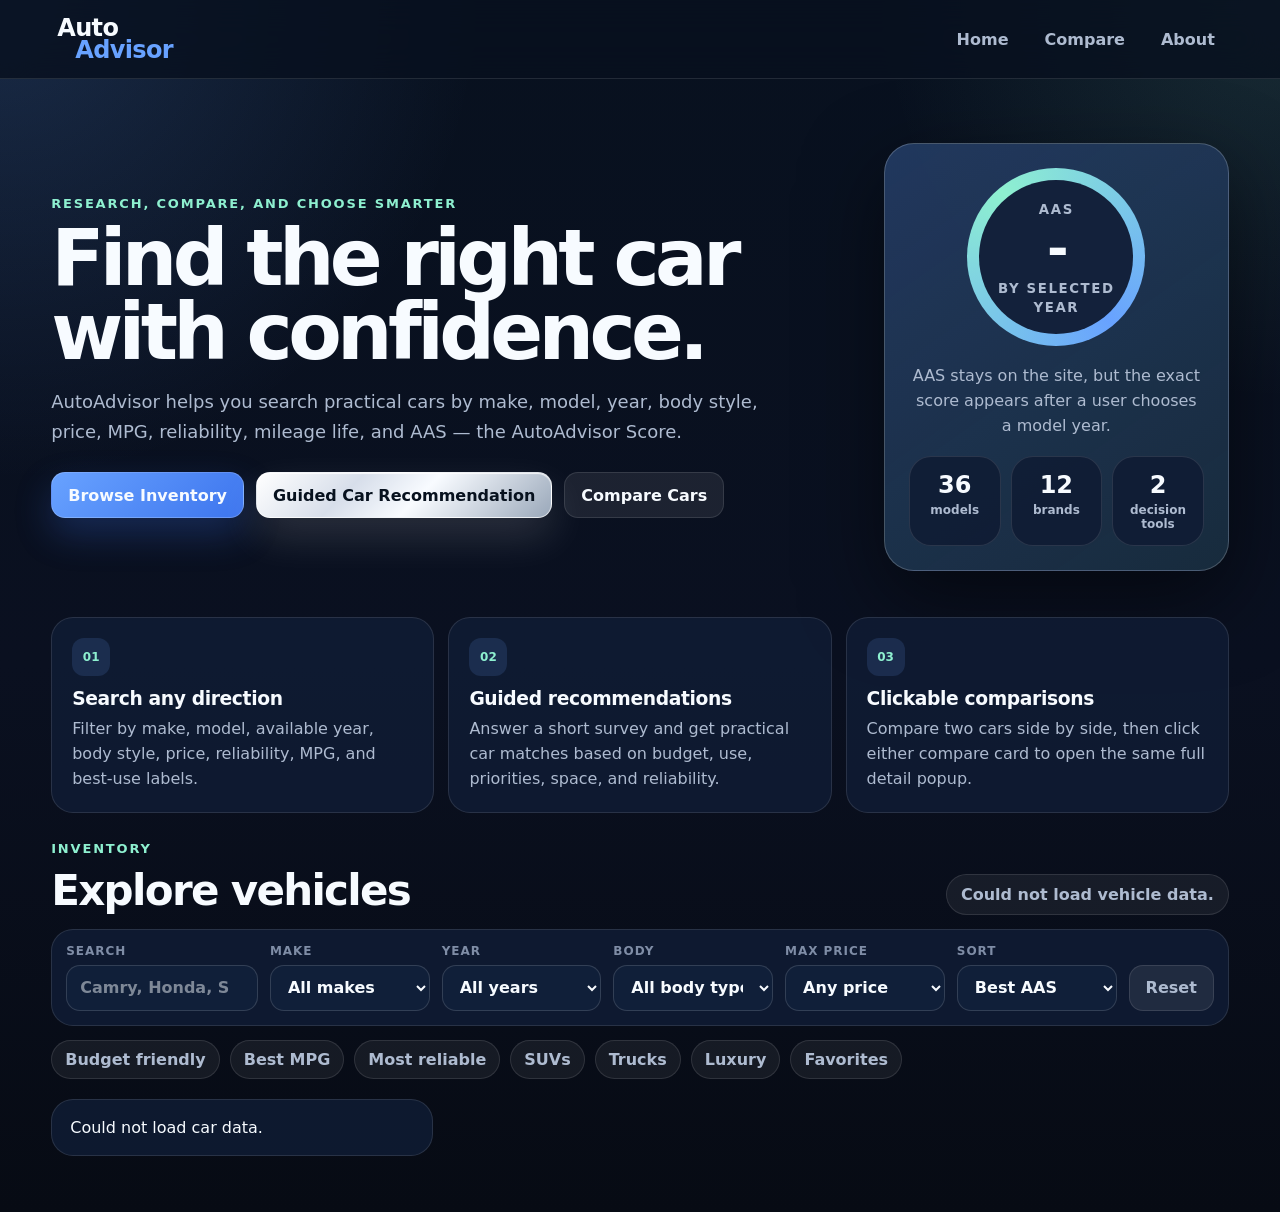
==== commit 6fcb1be5: "Add files via upload" ====
--- a/index.html
+++ b/index.html
@@ -3,21 +3,19 @@
 <head>
   <meta charset="UTF-8" />
   <meta name="viewport" content="width=device-width, initial-scale=1.0" />
-  <meta name="description" content="AutoAdvisor is a student-built vehicle recommendation web app with searchable inventory, guided recommendations, favorites, and side-by-side comparison." />
-  <title>AutoAdvisor | Vehicle Recommendation Tool</title>
+  <title>AutoAdvisor | Research, Compare, and Choose Smarter</title>
+  <meta name="description" content="AutoAdvisor helps users search, compare, and shortlist practical cars using estimated pricing, mileage life, reliability, and the AutoAdvisor Score." />
   <link rel="stylesheet" href="style.css" />
 </head>
-
 <body>
   <header class="header">
     <div class="container header-row">
-      <button class="brand stacked" id="brandHome" aria-label="Go to home page">
+      <button class="brand stacked" id="brandHome" type="button" aria-label="Go to AutoAdvisor home">
         <span class="top">Auto</span>
         <span class="bottom">Advisor</span>
       </button>
-
-      <nav class="nav" aria-label="Primary navigation">
-        <a href="#home" id="navHome" class="active">Home</a>
+      <nav class="nav" aria-label="Main navigation">
+        <a href="#home" id="navHome">Home</a>
         <a href="#compare" id="navCompare">Compare</a>
         <a href="#about" id="navAbout">About</a>
       </nav>
@@ -26,50 +24,56 @@
 
   <main>
     <section id="pageHome" class="page">
-      <section class="hero container">
-        <div class="hero-copy">
-          <p class="eyebrow">Student-built car discovery app</p>
-          <h1>Find a car that fits your budget, priorities, and lifestyle.</h1>
+      <div class="container hero">
+        <div>
+          <p class="eyebrow">Research, compare, and choose smarter</p>
+          <h1>Find the right car with confidence.</h1>
           <p class="hero-subtitle">
-            AutoAdvisor uses searchable data, quick filters, a recommendation quiz, and side-by-side comparison to help users narrow down vehicle options faster.
+            AutoAdvisor helps you search practical cars by make, model, year, body style, price, MPG, reliability, mileage life, and AAS — the AutoAdvisor Score.
           </p>
-
           <div class="hero-actions">
-            <button class="btn primary" id="browseBtn">Browse inventory</button>
-            <button class="btn starter-cta" id="starterBtn">Guided Car Recommendations</button>
+            <button class="btn primary" id="browseBtn" type="button">Browse Inventory</button>
+            <button class="btn starter-cta" id="starterBtn" type="button">Guided Car Recommendation</button>
+            <button class="btn" id="compareBtn" type="button">Compare Cars</button>
           </div>
         </div>
 
-        <aside class="hero-panel" aria-label="Project highlights">
+        <aside class="hero-panel" aria-label="AutoAdvisor score preview">
           <div class="score-ring">
-            <span id="inventoryCount">15</span>
-            <small>vehicles</small>
+            <div>
+              <small>AAS</small>
+              <span>-</span>
+              <small>By selected year</small>
+            </div>
           </div>
+          <p class="score-note">
+            AAS stays on the site, but the exact score appears after a user chooses a model year.
+          </p>
           <div class="hero-metrics">
-            <div><strong>4</strong><span>body styles</span></div>
-            <div><strong>5</strong><span>rating categories</span></div>
-            <div><strong>3</strong><span>decision tools</span></div>
+            <div><strong id="inventoryCount">36</strong><span>models</span></div>
+            <div><strong>12</strong><span>brands</span></div>
+            <div><strong>2</strong><span>decision tools</span></div>
           </div>
         </aside>
-      </section>
-
-      <section class="container feature-strip" aria-label="Application features">
+      </div>
+
+      <div class="container feature-strip">
         <article>
           <span class="feature-icon">01</span>
-          <h3>Searchable inventory</h3>
-          <p>Filter by make, year, body style, price, reliability, and fuel efficiency.</p>
+          <h3>Search any direction</h3>
+          <p>Filter by make, model, available year, body style, price, reliability, MPG, and best-use labels.</p>
         </article>
         <article>
           <span class="feature-icon">02</span>
-          <h3>Recommendation logic</h3>
-          <p>The guided finder scores cars based on budget, use case, and priorities.</p>
+          <h3>Guided recommendations</h3>
+          <p>Answer a short survey and get practical car matches based on budget, use, priorities, space, and reliability.</p>
         </article>
         <article>
           <span class="feature-icon">03</span>
-          <h3>Compare decisions</h3>
-          <p>Pick two vehicles and instantly compare price, MPG, ratings, and strengths.</p>
-        </article>
-      </section>
+          <h3>Clickable comparisons</h3>
+          <p>Compare two cars side by side, then click either compare card to open the same full detail popup.</p>
+        </article>
+      </div>
 
       <section class="container inventory-shell" id="inventorySection">
         <div class="section-heading">
@@ -77,30 +81,26 @@
             <p class="eyebrow">Inventory</p>
             <h2>Explore vehicles</h2>
           </div>
-          <div id="status" class="status" aria-live="polite"></div>
-        </div>
-
-        <section class="controls" aria-label="Vehicle filters">
+          <div class="status" id="status">Loading vehicles…</div>
+        </div>
+
+        <form class="controls" id="filters" aria-label="Vehicle filters">
           <label>
             <span>Search</span>
-            <input id="searchInput" type="search" placeholder="Search make or model" autocomplete="off" />
-          </label>
-
+            <input id="searchInput" type="search" placeholder="Camry, Honda, SUV, 2021…" />
+          </label>
           <label>
             <span>Make</span>
             <select id="makeSelect"><option value="">All makes</option></select>
           </label>
-
           <label>
             <span>Year</span>
             <select id="yearSelect"><option value="">All years</option></select>
           </label>
-
           <label>
             <span>Body</span>
             <select id="bodySelect"><option value="">All body types</option></select>
           </label>
-
           <label>
             <span>Max price</span>
             <select id="priceSelect">
@@ -108,13 +108,13 @@
               <option value="18000">Under $18,000</option>
               <option value="23000">Under $23,000</option>
               <option value="28000">Under $28,000</option>
-            </select>
-          </label>
-
+              <option value="35000">Under $35,000</option>
+            </select>
+          </label>
           <label>
             <span>Sort</span>
             <select id="sortSelect">
-              <option value="recommended">Recommended</option>
+              <option value="recommended">Best AAS</option>
               <option value="priceAsc">Price: Low → High</option>
               <option value="priceDesc">Price: High → Low</option>
               <option value="mpgDesc">Best MPG</option>
@@ -122,159 +122,198 @@
               <option value="yearDesc">Newest</option>
             </select>
           </label>
-
-          <button class="btn secondary reset-btn" id="resetBtn">Reset</button>
-        </section>
+          <button class="btn secondary reset-btn" id="resetBtn" type="button">Reset</button>
+        </form>
 
         <div class="quick-filters" aria-label="Quick filters">
-          <button class="chip-btn" data-filter="budget">Budget friendly</button>
-          <button class="chip-btn" data-filter="mpg">Best MPG</button>
-          <button class="chip-btn" data-filter="reliable">Most reliable</button>
-          <button class="chip-btn" data-filter="suv">SUVs</button>
-          <button class="chip-btn" data-filter="favorites">Favorites</button>
-        </div>
-
-        <div id="cards" class="grid"></div>
-        <div id="emptyState" class="empty-state" hidden>
+          <button class="chip-btn" data-filter="budget" type="button">Budget friendly</button>
+          <button class="chip-btn" data-filter="mpg" type="button">Best MPG</button>
+          <button class="chip-btn" data-filter="reliable" type="button">Most reliable</button>
+          <button class="chip-btn" data-filter="suv" type="button">SUVs</button>
+          <button class="chip-btn" data-filter="truck" type="button">Trucks</button>
+          <button class="chip-btn" data-filter="luxury" type="button">Luxury</button>
+          <button class="chip-btn" data-filter="favorites" type="button">Favorites</button>
+        </div>
+
+        <div class="grid" id="cards"></div>
+
+        <div class="empty-state" id="emptyState" hidden>
           <h3>No cars match those filters.</h3>
-          <p>Try clearing one filter or using the guided recommendations tool.</p>
-          <button class="btn primary" id="emptyResetBtn">Clear filters</button>
+          <p>Try clearing one filter or using the guided recommendation tool.</p>
+          <button class="btn" id="emptyResetBtn" type="button">Clear filters</button>
         </div>
       </section>
-
-      <section class="starter">
-        <div id="starterModal" class="modal" hidden>
-          <div class="modalCard quiz-card" role="dialog" aria-modal="true" aria-labelledby="starterTitle">
-            <div class="modalHeader">
-              <div>
-                <p class="eyebrow">Guided decision tool</p>
-                <h2 id="starterTitle">Quick Car Finder</h2>
-              </div>
-              <button id="starterClose" class="btn icon-btn" aria-label="Close guided recommendations">×</button>
-            </div>
-
-            <div class="modalBody">
-              <div class="quiz-grid">
-                <label class="q">
-                  <span class="label">Budget</span>
-                  <select id="qBudget">
-                    <option value="">Select…</option>
-                    <option value="low">Under $18,000</option>
-                    <option value="mid">$18,000–$23,000</option>
-                    <option value="high">$23,000+</option>
-                  </select>
-                </label>
-
-                <label class="q">
-                  <span class="label">Primary use</span>
-                  <select id="qUse">
-                    <option value="">Select…</option>
-                    <option value="commute">Daily commuting</option>
-                    <option value="family">Family / space</option>
-                    <option value="outdoors">Outdoors / light off-road</option>
-                    <option value="work">Work / hauling</option>
-                  </select>
-                </label>
-
-                <label class="q">
-                  <span class="label">Top priority</span>
-                  <select id="qPriority">
-                    <option value="">Select…</option>
-                    <option value="mpg">Fuel economy</option>
-                    <option value="reliability">Reliability</option>
-                    <option value="cheap">Lowest price</option>
-                    <option value="space">More space</option>
-                  </select>
-                </label>
-              </div>
-
-              <button id="starterRun" class="btn primary full-width">Show me options</button>
-              <div id="starterResults" class="starterResults"></div>
-            </div>
-          </div>
-        </div>
+    </section>
+
+    <section id="pageCompare" class="page" hidden>
+      <div class="container hero compact-hero">
+        <div>
+          <p class="eyebrow">Decision support</p>
+          <h1>Compare cars side by side.</h1>
+          <p class="hero-subtitle">
+            Choose two car models, select the year for each one, then compare estimated price, MPG, reliability, AAS, mileage life, maintenance cost, and best-use fit.
+          </p>
+        </div>
+      </div>
+
+      <section class="container">
+        <form class="controls compare-controls" aria-label="Compare car controls">
+          <label>
+            <span>Car A model</span>
+            <select id="compareA"><option value="">Select Car A</option></select>
+          </label>
+          <label>
+            <span>Car A year</span>
+            <select id="compareYearA"><option value="">Select year</option></select>
+          </label>
+          <label>
+            <span>Car B model</span>
+            <select id="compareB"><option value="">Select Car B</option></select>
+          </label>
+          <label>
+            <span>Car B year</span>
+            <select id="compareYearB"><option value="">Select year</option></select>
+          </label>
+        </form>
+        <div class="compare-summary" id="compareSummary">Pick two car models and a year for each one.</div>
+        <div class="compare-grid" id="compareGrid"></div>
       </section>
-
-      <div id="carModal" class="modal" hidden>
-        <div class="modalCard detail-card" role="dialog" aria-modal="true" aria-labelledby="carModalTitle">
-          <div class="modalHeader">
-            <div>
-              <p class="eyebrow">Vehicle details</p>
-              <h2 id="carModalTitle">Car Details</h2>
-            </div>
-            <button id="carModalClose" class="btn icon-btn" aria-label="Close vehicle details">×</button>
-          </div>
-
-          <div class="modalBody detail-layout">
-            <img id="carModalImg" class="modal-img" alt="Selected vehicle" />
-            <div class="detail-content">
-              <div class="card" id="carModalFacts"></div>
-              <div class="card">
-                <strong>Ratings</strong>
-                <div id="carModalRatings" class="ratings-list"></div>
-              </div>
-              <div class="card">
-                <strong>Why this car may fit</strong>
-                <ul id="carModalReasons" class="reason-list"></ul>
-              </div>
-            </div>
-          </div>
-        </div>
-      </div>
-    </section>
-
-    <section id="pageCompare" class="page container" hidden>
-      <section class="hero compact-hero">
-        <div>
-          <p class="eyebrow">Decision support</p>
-          <h1>Compare cars side-by-side.</h1>
-          <p class="hero-subtitle">Choose two vehicles to compare cost, MPG, reliability, ratings, and the strongest match.</p>
-        </div>
-      </section>
-
-      <section class="controls compare-controls" aria-label="Compare vehicles">
-        <label>
-          <span>Car A</span>
-          <select id="compareA"><option value="">Select Car A</option></select>
-        </label>
-
-        <label>
-          <span>Car B</span>
-          <select id="compareB"><option value="">Select Car B</option></select>
-        </label>
-      </section>
-
-      <div id="compareSummary" class="compare-summary"></div>
-      <div id="compareGrid" class="compare-grid"></div>
-    </section>
-
-    <section id="pageAbout" class="page container" hidden>
-      <section class="hero compact-hero">
-        <div>
-          <p class="eyebrow">About the project</p>
-          <h1>AutoAdvisor turns car-search choices into structured decision logic.</h1>
+    </section>
+
+    <section id="pageAbout" class="page" hidden>
+      <div class="container hero compact-hero">
+        <div>
+          <p class="eyebrow">About AutoAdvisor</p>
+          <h1>Car research made easier.</h1>
           <p class="hero-subtitle">
-            This project was built to demonstrate front-end development, data-driven UI rendering, user-centered design, filtering, sorting, recommendation scoring, and comparison workflows.
+            AutoAdvisor is a static front-end car research tool focused on practical used-car decisions. It is built around searchable vehicle data, guided recommendations, clickable comparison cards, and AAS scoring.
           </p>
         </div>
-      </section>
-
-      <div class="about-grid">
+      </div>
+      <div class="container about-grid">
         <article class="card about-card">
-          <h3>What it shows</h3>
-          <p>JavaScript state management, JSON-driven rendering, dynamic filters, modals, localStorage favorites, and conditional recommendation logic.</p>
+          <h3>What AAS means</h3>
+          <p>AAS stands for AutoAdvisor Score. It summarizes reliability, value, MPG, ownership cost, safety, mileage life, and resale value into one quick score after a model year is selected.</p>
         </article>
         <article class="card about-card">
-          <h3>Why it matters</h3>
-          <p>Instead of being a static page, AutoAdvisor helps users make a decision. That makes it easier to explain in applications, interviews, and project portfolios.</p>
+          <h3>How to use it</h3>
+          <p>Use AAS as a starting point, then compare the car's price, mileage life, common issues, and real condition before buying.</p>
         </article>
         <article class="card about-card">
-          <h3>Next improvements</h3>
-          <p>Add more vehicle data, real market price ranges, ownership cost estimates, safety ratings, and a clearer source note for vehicle information.</p>
+          <h3>Data note</h3>
+          <p>Prices and ownership notes are estimates for research and demo purposes. Images should be real vehicle photos or approved image files, not fake drawings. Users should verify current market prices, history reports, inspections, and official specs before purchase.</p>
         </article>
       </div>
     </section>
   </main>
+
+  <div class="modal" id="starterModal" hidden>
+    <section class="modalCard quiz-card" role="dialog" aria-modal="true" aria-labelledby="starterTitle">
+      <div class="modalHeader">
+        <div>
+          <p class="eyebrow">Guided decision tool</p>
+          <h2 id="starterTitle">Quick Car Finder</h2>
+        </div>
+        <button class="btn icon-btn" id="starterClose" type="button" aria-label="Close recommendation survey">×</button>
+      </div>
+      <div class="modalBody">
+        <div class="quiz-grid">
+          <label class="q">
+            <span class="label">Budget</span>
+            <select id="qBudget">
+              <option value="">Select…</option>
+              <option value="low">Under $20,000</option>
+              <option value="mid">$20,000–$30,000</option>
+              <option value="high">$30,000+</option>
+            </select>
+          </label>
+          <label class="q">
+            <span class="label">Primary use</span>
+            <select id="qUse">
+              <option value="">Select…</option>
+              <option value="commute">Daily commuting</option>
+              <option value="family">Family / space</option>
+              <option value="outdoors">Outdoors / all-weather</option>
+              <option value="work">Work / hauling</option>
+              <option value="first">First car / student</option>
+            </select>
+          </label>
+          <label class="q">
+            <span class="label">Top priority</span>
+            <select id="qPriority">
+              <option value="">Select…</option>
+              <option value="reliability">Reliability</option>
+              <option value="mpg">Fuel economy</option>
+              <option value="cheap">Lowest cost</option>
+              <option value="space">More space</option>
+              <option value="performance">Performance</option>
+              <option value="safety">Safety</option>
+            </select>
+          </label>
+          <label class="q">
+            <span class="label">Body preference</span>
+            <select id="qBody">
+              <option value="any">No preference</option>
+              <option value="Sedan">Sedan</option>
+              <option value="SUV">SUV</option>
+              <option value="Truck">Truck</option>
+              <option value="Hatchback">Hatchback</option>
+              <option value="Coupe">Coupe</option>
+            </select>
+          </label>
+          <label class="q">
+            <span class="label">Reliability need</span>
+            <select id="qReliability">
+              <option value="normal">Normal</option>
+              <option value="high">Very important</option>
+            </select>
+          </label>
+          <label class="q">
+            <span class="label">Space need</span>
+            <select id="qSpace">
+              <option value="normal">Normal</option>
+              <option value="high">Need extra room</option>
+            </select>
+          </label>
+        </div>
+        <button class="btn primary full-width" id="starterRun" type="button">Show me options</button>
+        <div class="starterResults" id="starterResults"></div>
+      </div>
+    </section>
+  </div>
+
+  <div class="modal" id="carModal" hidden>
+    <section class="modalCard" role="dialog" aria-modal="true" aria-labelledby="carModalTitle">
+      <div class="modalHeader">
+        <div>
+          <p class="eyebrow">Vehicle details</p>
+          <h2 id="carModalTitle">Car Details</h2>
+        </div>
+        <button class="btn icon-btn" id="carModalClose" type="button" aria-label="Close car details">×</button>
+      </div>
+      <div class="modalBody detail-layout">
+        <div class="modal-image-block"><img class="modal-img" id="carModalImg" src="" alt="" /><p class="image-year-note modal-note">Image shown: 2026 model</p></div>
+        <div class="detail-content">
+          <div id="carModalScore"></div>
+          <div class="fact-grid" id="carModalFacts"></div>
+          <section class="card inner-card">
+            <h3>Ratings</h3>
+            <div class="ratings-list" id="carModalRatings"></div>
+          </section>
+          <section class="card inner-card">
+            <h3>Why this car may fit</h3>
+            <ul class="reason-list" id="carModalReasons"></ul>
+          </section>
+          <section class="card inner-card">
+            <h3>Buying notes</h3>
+            <div class="detail-lists" id="carModalLists"></div>
+          </section>
+        </div>
+      </div>
+    </section>
+  </div>
+
+  <div class="aas-popover" id="aasPopover" hidden></div>
 
   <script src="app.js"></script>
 </body>
--- a/style.css
+++ b/style.css
@@ -19,14 +19,8 @@
   --shadow: 0 28px 80px rgba(0, 0, 0, 0.5);
 }
 
-* {
-  box-sizing: border-box;
-}
-
-html {
-  scroll-behavior: smooth;
-}
-
+* { box-sizing: border-box; }
+html { scroll-behavior: smooth; }
 body {
   margin: 0;
   font-family: Inter, ui-sans-serif, system-ui, -apple-system, BlinkMacSystemFont, "Segoe UI", sans-serif;
@@ -37,26 +31,10 @@
   color: var(--text);
   min-height: 100vh;
 }
-
-button,
-input,
-select {
-  font: inherit;
-}
-
-button {
-  border: 0;
-}
-
-img {
-  display: block;
-  max-width: 100%;
-}
-
-.container {
-  width: min(1180px, 92%);
-  margin: auto;
-}
+button, input, select { font: inherit; }
+button { border: 0; }
+img { display: block; max-width: 100%; }
+.container { width: min(1180px, 92%); margin: auto; }
 
 .header {
   position: sticky;
@@ -66,14 +44,7 @@
   background: rgba(8, 17, 31, 0.82);
   border-bottom: 1px solid var(--line);
 }
-
-.header-row {
-  display: flex;
-  justify-content: space-between;
-  align-items: center;
-  min-height: 78px;
-}
-
+.header-row { display: flex; justify-content: space-between; align-items: center; min-height: 78px; }
 .brand.stacked {
   display: flex;
   flex-direction: column;
@@ -85,23 +56,9 @@
   cursor: pointer;
   letter-spacing: -0.04em;
 }
-
-.brand.stacked .top {
-  font-size: 24px;
-}
-
-.brand.stacked .bottom {
-  font-size: 24px;
-  margin-left: 18px;
-  color: var(--accent);
-}
-
-.nav {
-  display: flex;
-  gap: 8px;
-  align-items: center;
-}
-
+.brand.stacked .top { font-size: 24px; }
+.brand.stacked .bottom { font-size: 24px; margin-left: 18px; color: var(--accent); }
+.nav { display: flex; gap: 8px; align-items: center; }
 .nav a {
   color: var(--muted);
   text-decoration: none;
@@ -110,17 +67,9 @@
   border-radius: 999px;
   transition: background 0.2s ease, color 0.2s ease;
 }
-
-.nav a:hover,
-.nav a.active {
-  background: rgba(104, 162, 255, 0.14);
-  color: var(--text);
-}
-
-.page {
-  padding-bottom: 56px;
-}
-
+.nav a:hover, .nav a.active { background: rgba(104, 162, 255, 0.14); color: var(--text); }
+
+.page { padding-bottom: 56px; }
 .hero {
   display: grid;
   grid-template-columns: minmax(0, 1.4fr) minmax(310px, 0.6fr);
@@ -128,12 +77,7 @@
   align-items: center;
   padding: 64px 0 30px;
 }
-
-.compact-hero {
-  grid-template-columns: 1fr;
-  padding-bottom: 14px;
-}
-
+.compact-hero { grid-template-columns: 1fr; padding-bottom: 14px; }
 .eyebrow {
   color: var(--accent-2);
   font-size: 13px;
@@ -142,51 +86,14 @@
   text-transform: uppercase;
   margin: 0 0 10px;
 }
-
-h1,
-h2,
-h3,
-p {
-  margin-top: 0;
-}
-
-h1 {
-  font-size: clamp(42px, 7vw, 78px);
-  line-height: 0.95;
-  letter-spacing: -0.06em;
-  margin-bottom: 18px;
-}
-
-h2 {
-  font-size: clamp(28px, 4vw, 42px);
-  letter-spacing: -0.04em;
-  margin-bottom: 0;
-}
-
-h3 {
-  margin-bottom: 8px;
-  letter-spacing: -0.02em;
-}
-
-.hero-subtitle {
-  max-width: 710px;
-  color: var(--muted);
-  font-size: 18px;
-  line-height: 1.65;
-  margin-bottom: 26px;
-}
-
-.hero-actions {
-  display: flex;
-  gap: 12px;
-  flex-wrap: wrap;
-  align-items: center;
-}
-
+h1, h2, h3, p { margin-top: 0; }
+h1 { font-size: clamp(42px, 7vw, 78px); line-height: 0.95; letter-spacing: -0.06em; margin-bottom: 18px; }
+h2 { font-size: clamp(28px, 4vw, 42px); letter-spacing: -0.04em; margin-bottom: 0; }
+h3 { margin-bottom: 8px; letter-spacing: -0.02em; }
+.hero-subtitle { max-width: 760px; color: var(--muted); font-size: 18px; line-height: 1.65; margin-bottom: 26px; }
+.hero-actions { display: flex; gap: 12px; flex-wrap: wrap; align-items: center; }
 .hero-panel {
-  background:
-    linear-gradient(145deg, rgba(104, 162, 255, 0.22), rgba(142, 240, 208, 0.08)),
-    rgba(15, 28, 52, 0.86);
+  background: linear-gradient(145deg, rgba(104, 162, 255, 0.22), rgba(142, 240, 208, 0.08)), rgba(15, 28, 52, 0.86);
   border: 1px solid var(--line-strong);
   border-radius: calc(var(--radius) + 8px);
   padding: 24px;
@@ -196,88 +103,33 @@
   align-content: center;
   gap: 18px;
 }
-
 .score-ring {
   width: 178px;
   height: 178px;
   margin: auto;
   border-radius: 50%;
-  background:
-    linear-gradient(var(--card-strong), var(--card-strong)) padding-box,
+  background: linear-gradient(var(--card-strong), var(--card-strong)) padding-box,
     conic-gradient(from 140deg, var(--accent), var(--accent-2), var(--accent)) border-box;
   border: 12px solid transparent;
   display: grid;
   place-items: center;
   text-align: center;
 }
-
-.score-ring span {
-  display: block;
-  font-size: 52px;
-  font-weight: 900;
-  letter-spacing: -0.06em;
-}
-
-.score-ring small {
-  color: var(--muted);
-  font-weight: 800;
-  text-transform: uppercase;
-  letter-spacing: 0.12em;
-}
-
-.hero-metrics {
-  display: grid;
-  grid-template-columns: repeat(3, 1fr);
-  gap: 10px;
-}
-
-.hero-metrics div,
-.feature-strip article,
-.card,
-.controls,
-.compare-summary,
-.empty-state {
+.score-ring span { display: block; font-size: 52px; font-weight: 900; letter-spacing: -0.06em; }
+.score-ring small { color: var(--muted); font-weight: 800; text-transform: uppercase; letter-spacing: 0.12em; }
+.score-note { color: var(--muted); text-align: center; line-height: 1.55; margin-bottom: 0; }
+.hero-metrics { display: grid; grid-template-columns: repeat(3, 1fr); gap: 10px; }
+.hero-metrics div, .feature-strip article, .card, .controls, .compare-summary, .empty-state {
   background: var(--card);
   border: 1px solid var(--line);
   border-radius: var(--radius);
 }
-
-.hero-metrics div {
-  padding: 14px;
-  text-align: center;
-}
-
-.hero-metrics strong {
-  display: block;
-  font-size: 24px;
-}
-
-.hero-metrics span {
-  display: block;
-  color: var(--muted);
-  font-size: 12px;
-  font-weight: 700;
-  margin-top: 4px;
-}
-
-.feature-strip {
-  display: grid;
-  grid-template-columns: repeat(3, 1fr);
-  gap: 14px;
-  margin: 16px auto 28px;
-}
-
-.feature-strip article {
-  padding: 20px;
-}
-
-.feature-strip p,
-.about-card p {
-  color: var(--muted);
-  line-height: 1.55;
-  margin-bottom: 0;
-}
-
+.hero-metrics div { padding: 14px; text-align: center; }
+.hero-metrics strong { display: block; font-size: 24px; }
+.hero-metrics span { display: block; color: var(--muted); font-size: 12px; font-weight: 700; margin-top: 4px; }
+.feature-strip { display: grid; grid-template-columns: repeat(3, 1fr); gap: 14px; margin: 16px auto 28px; }
+.feature-strip article { padding: 20px; }
+.feature-strip p, .about-card p { color: var(--muted); line-height: 1.55; margin-bottom: 0; }
 .feature-icon {
   display: inline-grid;
   place-items: center;
@@ -291,27 +143,9 @@
   margin-bottom: 12px;
 }
 
-.inventory-shell {
-  margin-top: 20px;
-}
-
-.section-heading {
-  display: flex;
-  justify-content: space-between;
-  align-items: end;
-  gap: 16px;
-  margin-bottom: 14px;
-}
-
-.status {
-  color: var(--muted);
-  font-weight: 800;
-  padding: 10px 14px;
-  border-radius: 999px;
-  background: rgba(255, 255, 255, 0.06);
-  border: 1px solid var(--line);
-}
-
+.inventory-shell { margin-top: 20px; }
+.section-heading { display: flex; justify-content: space-between; align-items: end; gap: 16px; margin-bottom: 14px; }
+.status { color: var(--muted); font-weight: 800; padding: 10px 14px; border-radius: 999px; background: rgba(255, 255, 255, 0.06); border: 1px solid var(--line); }
 .controls {
   display: grid;
   grid-template-columns: 1.2fr repeat(5, minmax(120px, 1fr)) auto;
@@ -319,25 +153,9 @@
   padding: 14px;
   align-items: end;
 }
-
-.controls label,
-.q {
-  display: grid;
-  gap: 7px;
-}
-
-.controls span,
-.label {
-  color: var(--muted-2);
-  font-size: 12px;
-  font-weight: 800;
-  text-transform: uppercase;
-  letter-spacing: 0.08em;
-}
-
-.controls input,
-.controls select,
-.q select {
+.controls label, .q { display: grid; gap: 7px; }
+.controls span, .label { color: var(--muted-2); font-size: 12px; font-weight: 800; text-transform: uppercase; letter-spacing: 0.08em; }
+.controls input, .controls select, .q select {
   width: 100%;
   min-height: 46px;
   padding: 0 13px;
@@ -348,48 +166,18 @@
   font-weight: 650;
   outline: none;
 }
-
-.controls input:focus,
-.controls select:focus,
-.q select:focus {
-  border-color: var(--accent);
-  box-shadow: 0 0 0 3px rgba(104, 162, 255, 0.18);
-}
-
-.controls input::placeholder {
-  color: rgba(247, 251, 255, 0.48);
-}
-
-.quick-filters {
-  display: flex;
-  flex-wrap: wrap;
-  gap: 10px;
-  margin: 14px 0 20px;
-}
-
-.chip-btn,
-.badge,
-.card-tag {
+.controls input:focus, .controls select:focus, .q select:focus { border-color: var(--accent); box-shadow: 0 0 0 3px rgba(104, 162, 255, 0.18); }
+.controls input::placeholder { color: rgba(247, 251, 255, 0.48); }
+.quick-filters { display: flex; flex-wrap: wrap; gap: 10px; margin: 14px 0 20px; }
+.chip-btn, .badge, .card-tag {
   border-radius: 999px;
   border: 1px solid var(--line);
   background: rgba(255, 255, 255, 0.06);
   color: var(--muted);
   font-weight: 800;
 }
-
-.chip-btn {
-  cursor: pointer;
-  padding: 9px 13px;
-  transition: transform 0.16s ease, background 0.16s ease, color 0.16s ease;
-}
-
-.chip-btn:hover,
-.chip-btn.active {
-  transform: translateY(-1px);
-  color: var(--text);
-  background: rgba(104, 162, 255, 0.18);
-}
-
+.chip-btn { cursor: pointer; padding: 9px 13px; transition: transform 0.16s ease, background 0.16s ease, color 0.16s ease; }
+.chip-btn:hover, .chip-btn.active { transform: translateY(-1px); color: var(--text); background: rgba(104, 162, 255, 0.18); }
 .btn {
   min-height: 46px;
   padding: 0 16px;
@@ -406,512 +194,154 @@
   text-decoration: none;
   transition: transform 0.16s ease, box-shadow 0.16s ease, background 0.16s ease;
 }
-
-.btn:hover {
-  transform: translateY(-1px);
-  background: rgba(255, 255, 255, 0.13);
-}
-
-.btn.primary {
-  background: linear-gradient(135deg, var(--accent), #3d75ee);
-  border-color: rgba(255, 255, 255, 0.18);
-  box-shadow: 0 16px 36px rgba(61, 117, 238, 0.26);
-}
-
-.btn.secondary {
-  color: var(--muted);
-}
-
-.starter-cta {
-  color: #07111e;
-  background: linear-gradient(135deg, #ffffff 0%, #d7deea 32%, #f8fbff 55%, #9aa8ba 100%);
-  border: 1px solid rgba(255, 255, 255, 0.64);
-  box-shadow: inset 0 1px 1px rgba(255, 255, 255, 0.8), 0 18px 42px rgba(255, 255, 255, 0.14);
-}
-
-.reset-btn {
-  white-space: nowrap;
-}
-
-.grid {
-  display: grid;
-  grid-template-columns: repeat(3, minmax(0, 1fr));
-  gap: 16px;
-}
-
-.card {
-  padding: var(--pad);
-}
-
-.car-card {
-  padding: 0;
-  overflow: hidden;
-  cursor: pointer;
-  transition: transform 0.18s ease, border-color 0.18s ease, box-shadow 0.18s ease;
-}
-
-.car-card:hover {
-  transform: translateY(-4px);
-  border-color: rgba(104, 162, 255, 0.42);
-  box-shadow: 0 22px 50px rgba(0, 0, 0, 0.32);
-}
-
-.card-img-wrap {
-  position: relative;
-  height: 190px;
-  overflow: hidden;
-  background: #0a1324;
-}
-
-.card-img-wrap img {
-  width: 100%;
-  height: 100%;
-  object-fit: cover;
-}
-
-.favorite-btn {
+.btn:hover { transform: translateY(-1px); background: rgba(255, 255, 255, 0.13); }
+.btn.primary { background: linear-gradient(135deg, var(--accent), #3d75ee); border-color: rgba(255, 255, 255, 0.18); box-shadow: 0 16px 36px rgba(61, 117, 238, 0.26); }
+.btn.secondary { color: var(--muted); }
+.starter-cta { color: #07111e; background: linear-gradient(135deg, #ffffff 0%, #d7deea 32%, #f8fbff 55%, #9aa8ba 100%); border: 1px solid rgba(255, 255, 255, 0.64); box-shadow: inset 0 1px 1px rgba(255, 255, 255, 0.8), 0 18px 42px rgba(255, 255, 255, 0.14); }
+.reset-btn { white-space: nowrap; }
+
+.grid { display: grid; grid-template-columns: repeat(3, minmax(0, 1fr)); gap: 16px; }
+.card { padding: var(--pad); }
+.car-card { padding: 0; overflow: hidden; cursor: pointer; transition: transform 0.18s ease, border-color 0.18s ease, box-shadow 0.18s ease; }
+.car-card:hover, .car-card:focus-visible { transform: translateY(-4px); border-color: rgba(104, 162, 255, 0.42); box-shadow: 0 22px 50px rgba(0, 0, 0, 0.32); outline: none; }
+.card-img-wrap { position: relative; height: 190px; overflow: hidden; background: #ffffff; border-bottom: 1px solid rgba(0,0,0,0.06); }
+.card-img-wrap img { width: 100%; height: 100%; object-fit: contain; padding: 12px; }
+
+.image-year-note {
+  margin: 0;
+  padding: 7px 12px 0;
+  color: var(--muted-2);
+  font-size: 12px;
+  font-weight: 800;
+  letter-spacing: 0.03em;
+  text-align: center;
+}
+.image-year-note.compact { padding: 5px 0 0; font-size: 11px; }
+.image-year-note.modal-note { padding-top: 8px; }
+.recommend-image-block { display: grid; justify-items: center; gap: 2px; }
+.modal-image-block { display: grid; gap: 0; }
+
+
+.photo-badge {
   position: absolute;
+  left: 12px;
   top: 12px;
-  right: 12px;
-  width: 42px;
-  height: 42px;
-  border-radius: 50%;
-  background: rgba(8, 17, 31, 0.72);
+  padding: 7px 10px;
+  border-radius: 999px;
+  background: rgba(8, 17, 31, 0.74);
   color: #fff;
   border: 1px solid var(--line-strong);
-  cursor: pointer;
+  font-size: 12px;
+  font-weight: 850;
   backdrop-filter: blur(10px);
-  font-size: 20px;
-}
-
-.favorite-btn.active {
-  color: var(--danger);
-  background: rgba(251, 113, 133, 0.18);
-}
-
-.card-body {
-  padding: 18px;
-}
-
-.card-topline {
-  display: flex;
-  justify-content: space-between;
-  align-items: start;
-  gap: 12px;
-  margin-bottom: 10px;
-}
-
-.car-title {
-  font-size: 22px;
-  margin-bottom: 2px;
-}
-
-.price {
-  color: var(--accent-2);
-  font-size: 20px;
-  font-weight: 900;
-  white-space: nowrap;
-}
-
-.car-meta,
-.card-note,
-.compare-note {
-  color: var(--muted);
-}
-
-.car-meta {
-  display: flex;
-  flex-wrap: wrap;
-  gap: 8px;
-  margin-bottom: 12px;
-}
-
-.badge,
-.card-tag {
-  padding: 5px 9px;
-  font-size: 12px;
-}
-
-.card-note {
-  line-height: 1.55;
-  margin-bottom: 14px;
-}
-
-.card-stats {
-  display: grid;
-  grid-template-columns: repeat(3, 1fr);
-  gap: 8px;
-}
-
-.card-stats div {
-  border-radius: 14px;
-  padding: 10px;
-  background: rgba(255, 255, 255, 0.055);
-  border: 1px solid var(--line);
-}
-
-.card-stats strong {
-  display: block;
-  font-size: 18px;
-}
-
-.card-stats span {
-  display: block;
-  color: var(--muted-2);
-  font-size: 11px;
-  font-weight: 800;
-  text-transform: uppercase;
-  letter-spacing: 0.08em;
-}
-
-.empty-state {
-  text-align: center;
-  padding: 36px;
-}
-
-.empty-state p {
-  color: var(--muted);
-}
-
-.modal {
-  position: fixed;
-  inset: 0;
-  background: rgba(2, 6, 15, 0.78);
-  display: grid;
-  place-items: center;
-  padding: 18px;
-  z-index: 100;
-  backdrop-filter: blur(10px);
-}
-
-.modal[hidden] {
-  display: none;
-}
-
-.modalCard {
-  width: min(920px, 94vw);
-  max-height: 90vh;
-  overflow-y: auto;
-  background: #101d34;
-  border-radius: calc(var(--radius) + 6px);
-  border: 1px solid var(--line-strong);
-  padding: 22px;
-  box-shadow: var(--shadow);
-}
-
-.quiz-card {
-  width: min(760px, 94vw);
-}
-
-.modalHeader {
-  display: flex;
-  justify-content: space-between;
-  align-items: start;
-  gap: 18px;
-  position: sticky;
-  top: -22px;
-  background: #101d34;
-  padding: 0 0 15px;
-  border-bottom: 1px solid var(--line);
-  z-index: 1;
-}
-
-.modalHeader h2 {
-  margin: 0;
-}
-
-.modalBody {
-  display: grid;
-  gap: 16px;
-  padding-top: 16px;
-}
-
-.icon-btn {
-  width: 46px;
-  padding: 0;
-  font-size: 24px;
-  line-height: 1;
-}
-
-.quiz-grid {
-  display: grid;
-  grid-template-columns: repeat(3, 1fr);
-  gap: 12px;
-}
-
-.full-width {
-  width: 100%;
-}
-
-.starterResults {
-  display: grid;
-  gap: 12px;
-}
-
-.recommend-card {
-  display: grid;
-  grid-template-columns: 92px 1fr;
-  gap: 14px;
-  align-items: center;
-}
-
-.recommend-card img {
-  width: 92px;
-  height: 72px;
-  object-fit: cover;
-  border-radius: 14px;
-  background: #0a1324;
-}
-
-.match-score {
-  color: var(--accent-2);
-  font-weight: 900;
-}
-
-.detail-layout {
-  grid-template-columns: 1fr 1fr;
-  align-items: start;
-}
-
-.modal-img,
-.compare-img {
-  width: 100%;
-  height: 100%;
-  max-height: 460px;
-  object-fit: cover;
-  object-position: center;
-  border-radius: var(--radius);
-  border: 1px solid var(--line);
-  background: #08111f;
-}
-
-.detail-content {
-  display: grid;
-  gap: 14px;
-}
-
-.fact-grid {
-  display: grid;
-  grid-template-columns: repeat(2, 1fr);
-  gap: 10px;
-}
-
-.fact-grid div {
-  padding: 12px;
-  border-radius: 14px;
-  background: rgba(255, 255, 255, 0.055);
-  border: 1px solid var(--line);
-}
-
-.fact-grid strong {
-  display: block;
-  color: var(--muted-2);
-  font-size: 11px;
-  text-transform: uppercase;
-  letter-spacing: 0.08em;
-  margin-bottom: 5px;
-}
-
-.ratings-list {
-  display: grid;
-  gap: 10px;
-  margin-top: 12px;
-}
-
-.rating-row {
-  display: grid;
-  grid-template-columns: 120px 1fr auto;
-  gap: 12px;
-  align-items: center;
-}
-
-.rating-bar {
-  height: 9px;
-  border-radius: 999px;
-  background: rgba(255, 255, 255, 0.08);
-  overflow: hidden;
-}
-
-.rating-bar span {
-  display: block;
-  height: 100%;
-  width: calc(var(--value) * 20%);
-  border-radius: inherit;
-  background: linear-gradient(90deg, var(--accent), var(--accent-2));
-}
-
-.rating-stars {
-  color: var(--warning);
-  letter-spacing: 1px;
-}
-
-.reason-list {
-  color: var(--muted);
-  line-height: 1.55;
-  padding-left: 20px;
-  margin-bottom: 0;
-}
-
-.compare-controls {
-  grid-template-columns: repeat(2, 1fr);
-  margin-bottom: 14px;
-}
-
-.compare-summary {
-  padding: 16px 18px;
-  margin: 12px 0 16px;
-  color: var(--muted);
-  line-height: 1.55;
-}
-
-.compare-summary strong {
-  color: var(--text);
-}
-
-.compare-grid {
-  display: grid;
-  grid-template-columns: repeat(2, 1fr);
-  gap: 16px;
-}
-
-.compare-card {
-  overflow: hidden;
-  padding: 0;
-}
-
-.compare-card .card-body {
-  padding: 18px;
-}
-
-.compare-img {
-  height: 240px;
-  border-radius: 0;
-  border: 0;
-  border-bottom: 1px solid var(--line);
-}
-
-.compare-table {
-  display: grid;
-  gap: 8px;
-  margin-top: 14px;
-}
-
-.compare-table div {
-  display: flex;
-  justify-content: space-between;
-  gap: 12px;
-  padding: 10px 0;
-  border-bottom: 1px solid rgba(255, 255, 255, 0.08);
-}
-
-.compare-table span {
-  color: var(--muted-2);
-  font-weight: 800;
-}
-
-.compare-table strong.win {
-  color: var(--accent-2);
-}
-
-.about-grid {
-  display: grid;
-  grid-template-columns: repeat(3, 1fr);
-  gap: 16px;
-}
+}
+.year-picker-row { margin-bottom: 12px; }
+.year-picker-row label { display: grid; gap: 7px; }
+.year-picker-row span { color: var(--muted-2); font-size: 12px; font-weight: 800; text-transform: uppercase; letter-spacing: 0.08em; }
+.year-picker-row select {
+  width: min(220px, 100%);
+  min-height: 44px;
+  padding: 0 13px;
+  border-radius: var(--radius-sm);
+  border: 1px solid rgba(255, 255, 255, 0.14);
+  background: var(--control);
+  color: var(--text);
+  font-weight: 750;
+  outline: none;
+}
+.year-picker-row select:focus { border-color: var(--accent); box-shadow: 0 0 0 3px rgba(104, 162, 255, 0.18); }
+
+.favorite-btn { position: absolute; top: 12px; right: 12px; width: 42px; height: 42px; border-radius: 50%; background: rgba(8, 17, 31, 0.72); color: #fff; border: 1px solid var(--line-strong); cursor: pointer; backdrop-filter: blur(10px); font-size: 20px; }
+.favorite-btn.active { color: var(--danger); background: rgba(251, 113, 133, 0.18); }
+.card-body { padding: 18px; }
+.card-topline { display: flex; justify-content: space-between; align-items: start; gap: 12px; margin-bottom: 10px; }
+.car-title { font-size: 22px; margin-bottom: 2px; }
+.price { color: var(--accent-2); font-size: 20px; font-weight: 900; white-space: nowrap; }
+.car-meta, .card-note, .compare-note { color: var(--muted); }
+.car-meta { display: flex; flex-wrap: wrap; gap: 8px; margin-bottom: 12px; }
+.badge, .card-tag { padding: 5px 9px; font-size: 12px; }
+.card-note { line-height: 1.55; margin-bottom: 14px; min-height: 48px; }
+.card-stats { display: grid; grid-template-columns: repeat(3, 1fr); gap: 8px; }
+.card-stats div { border-radius: 14px; padding: 10px; background: rgba(255, 255, 255, 0.055); border: 1px solid var(--line); }
+.card-stats strong { display: block; font-size: 18px; }
+.card-stats span { display: block; color: var(--muted-2); font-size: 11px; font-weight: 800; text-transform: uppercase; letter-spacing: 0.08em; }
+.empty-state { text-align: center; padding: 36px; }
+.empty-state p { color: var(--muted); }
+
+.aas-pill { display: inline-flex; align-items: center; gap: 7px; color: var(--accent-2); font-weight: 900; }
+.aas-button { width: 24px; height: 24px; border-radius: 50%; border: 1px solid rgba(142, 240, 208, 0.45); background: rgba(142, 240, 208, 0.12); color: var(--accent-2); cursor: pointer; display: inline-grid; place-items: center; font-size: 13px; font-weight: 900; }
+.aas-popover { position: fixed; z-index: 200; max-width: 320px; padding: 12px 14px; border-radius: 14px; border: 1px solid var(--line-strong); background: #0e1a30; color: var(--text); box-shadow: var(--shadow); line-height: 1.45; font-size: 14px; }
+.score-card { padding: 16px; background: rgba(142, 240, 208, 0.08); border: 1px solid rgba(142, 240, 208, 0.18); border-radius: var(--radius); }
+.score-card .large-score { font-size: 34px; font-weight: 950; color: var(--accent-2); }
+.score-card p { color: var(--muted); margin: 8px 0 0; line-height: 1.5; }
+
+.modal { position: fixed; inset: 0; background: rgba(2, 6, 15, 0.78); display: grid; place-items: center; padding: 18px; z-index: 100; backdrop-filter: blur(10px); }
+.modal[hidden] { display: none; }
+.modalCard { width: min(980px, 94vw); max-height: 90vh; overflow-y: auto; background: #101d34; border-radius: calc(var(--radius) + 6px); border: 1px solid var(--line-strong); padding: 22px; box-shadow: var(--shadow); }
+.quiz-card { width: min(860px, 94vw); }
+.modalHeader { display: flex; justify-content: space-between; align-items: start; gap: 18px; position: sticky; top: -22px; background: #101d34; padding: 0 0 15px; border-bottom: 1px solid var(--line); z-index: 1; }
+.modalHeader h2 { margin: 0; }
+.modalBody { display: grid; gap: 16px; padding-top: 16px; }
+.icon-btn { width: 46px; padding: 0; font-size: 24px; line-height: 1; }
+.quiz-grid { display: grid; grid-template-columns: repeat(3, 1fr); gap: 12px; }
+.full-width { width: 100%; }
+.starterResults { display: grid; gap: 12px; }
+.recommend-card { display: grid; grid-template-columns: 120px 1fr; gap: 14px; align-items: center; padding: 12px; }
+.recommend-card img { width: 120px; height: 88px; object-fit: contain; padding: 8px; border-radius: 14px; background: #ffffff; border: 1px solid rgba(0,0,0,0.06); }
+.match-score { color: var(--accent-2); font-weight: 900; }
+.detail-layout { grid-template-columns: 1fr 1fr; align-items: start; }
+.modal-img, .compare-img { width: 100%; height: 100%; max-height: 460px; object-fit: contain; object-position: center; border-radius: var(--radius); border: 1px solid rgba(0,0,0,0.06); background: #ffffff; padding: 14px; }
+.detail-content { display: grid; gap: 14px; }
+.fact-grid { display: grid; grid-template-columns: repeat(2, 1fr); gap: 10px; }
+.fact-grid div { padding: 12px; border-radius: 14px; background: rgba(255, 255, 255, 0.055); border: 1px solid var(--line); }
+.fact-grid strong { display: block; color: var(--muted-2); font-size: 11px; text-transform: uppercase; letter-spacing: 0.08em; margin-bottom: 5px; }
+.inner-card { background: rgba(255, 255, 255, 0.045); }
+.ratings-list { display: grid; gap: 10px; margin-top: 12px; }
+.rating-row { display: grid; grid-template-columns: 120px 1fr auto; gap: 12px; align-items: center; }
+.rating-bar { height: 9px; border-radius: 999px; background: rgba(255, 255, 255, 0.08); overflow: hidden; }
+.rating-bar span { display: block; height: 100%; width: calc(var(--value) * 20%); border-radius: inherit; background: linear-gradient(90deg, var(--accent), var(--accent-2)); }
+.rating-stars { color: var(--warning); letter-spacing: 1px; white-space: nowrap; }
+.reason-list { color: var(--muted); line-height: 1.55; padding-left: 20px; margin-bottom: 0; }
+.detail-lists { display: grid; gap: 12px; color: var(--muted); }
+.detail-lists h4 { margin: 0 0 6px; color: var(--text); }
+.detail-lists ul { margin: 0; padding-left: 20px; line-height: 1.55; }
+.compare-controls { grid-template-columns: repeat(4, 1fr); margin-bottom: 14px; }
+.compare-summary { padding: 16px 18px; margin: 12px 0 16px; color: var(--muted); line-height: 1.55; }
+.compare-summary strong { color: var(--text); }
+.compare-grid { display: grid; grid-template-columns: repeat(2, 1fr); gap: 16px; }
+.compare-card { overflow: hidden; padding: 0; }
+.compare-card .card-body { padding: 18px; }
+.compare-img { height: 240px; border-radius: 0; border: 0; border-bottom: 1px solid var(--line); }
+.compare-table { display: grid; gap: 8px; margin-top: 14px; }
+.compare-table div { display: flex; justify-content: space-between; gap: 12px; padding: 10px 0; border-bottom: 1px solid rgba(255, 255, 255, 0.08); }
+.compare-table span { color: var(--muted-2); font-weight: 800; }
+.compare-table strong { text-align: right; }
+.compare-table strong.win { color: var(--accent-2); }
+.about-grid { display: grid; grid-template-columns: repeat(3, 1fr); gap: 16px; }
 
 @media (max-width: 1080px) {
-  .hero,
-  .detail-layout {
-    grid-template-columns: 1fr;
-  }
-
-  .controls {
-    grid-template-columns: repeat(3, 1fr);
-  }
-
-  .reset-btn {
-    width: 100%;
-  }
-}
-
+  .hero, .detail-layout { grid-template-columns: 1fr; }
+  .controls { grid-template-columns: repeat(3, 1fr); }
+  .reset-btn { width: 100%; }
+}
 @media (max-width: 850px) {
-  .header-row {
-    min-height: 70px;
-  }
-
-  .nav a {
-    padding: 8px 10px;
-  }
-
-  .hero {
-    padding-top: 40px;
-  }
-
-  .feature-strip,
-  .grid,
-  .compare-grid,
-  .about-grid,
-  .quiz-grid,
-  .compare-controls {
-    grid-template-columns: 1fr;
-  }
-
-  .controls {
-    grid-template-columns: 1fr;
-  }
-
-  .section-heading {
-    align-items: start;
-    flex-direction: column;
-  }
-
-  .hero-metrics,
-  .card-stats,
-  .fact-grid {
-    grid-template-columns: 1fr;
-  }
-
-  h1 {
-    font-size: 44px;
-  }
-}
-
+  .header-row { min-height: 70px; }
+  .nav a { padding: 8px 10px; }
+  .hero { padding-top: 40px; }
+  .feature-strip, .grid, .compare-grid, .about-grid, .quiz-grid, .compare-controls { grid-template-columns: 1fr; }
+  .controls { grid-template-columns: 1fr; }
+  .section-heading { align-items: start; flex-direction: column; }
+  .hero-metrics, .card-stats, .fact-grid { grid-template-columns: 1fr; }
+  h1 { font-size: 44px; }
+}
 @media (max-width: 520px) {
-  .container {
-    width: min(94%, 1180px);
-  }
-
-  .brand.stacked .top,
-  .brand.stacked .bottom {
-    font-size: 20px;
-  }
-
-  .nav {
-    gap: 2px;
-  }
-
-  .nav a {
-    font-size: 14px;
-  }
-
-  .hero-actions {
-    display: grid;
-  }
-
-  .modalCard {
-    padding: 16px;
-  }
-
-  .modalHeader {
-    top: -16px;
-  }
-
-  .recommend-card {
-    grid-template-columns: 1fr;
-  }
-
-  .recommend-card img {
-    width: 100%;
-    height: 160px;
-  }
-}
+  .container { width: min(94%, 1180px); }
+  .brand.stacked .top, .brand.stacked .bottom { font-size: 20px; }
+  .nav { gap: 2px; }
+  .nav a { font-size: 14px; }
+  .hero-actions { display: grid; }
+  .modalCard { padding: 16px; }
+  .modalHeader { top: -16px; }
+  .recommend-card { grid-template-columns: 1fr; }
+  .recommend-card img { width: 100%; height: 160px; }
+}
